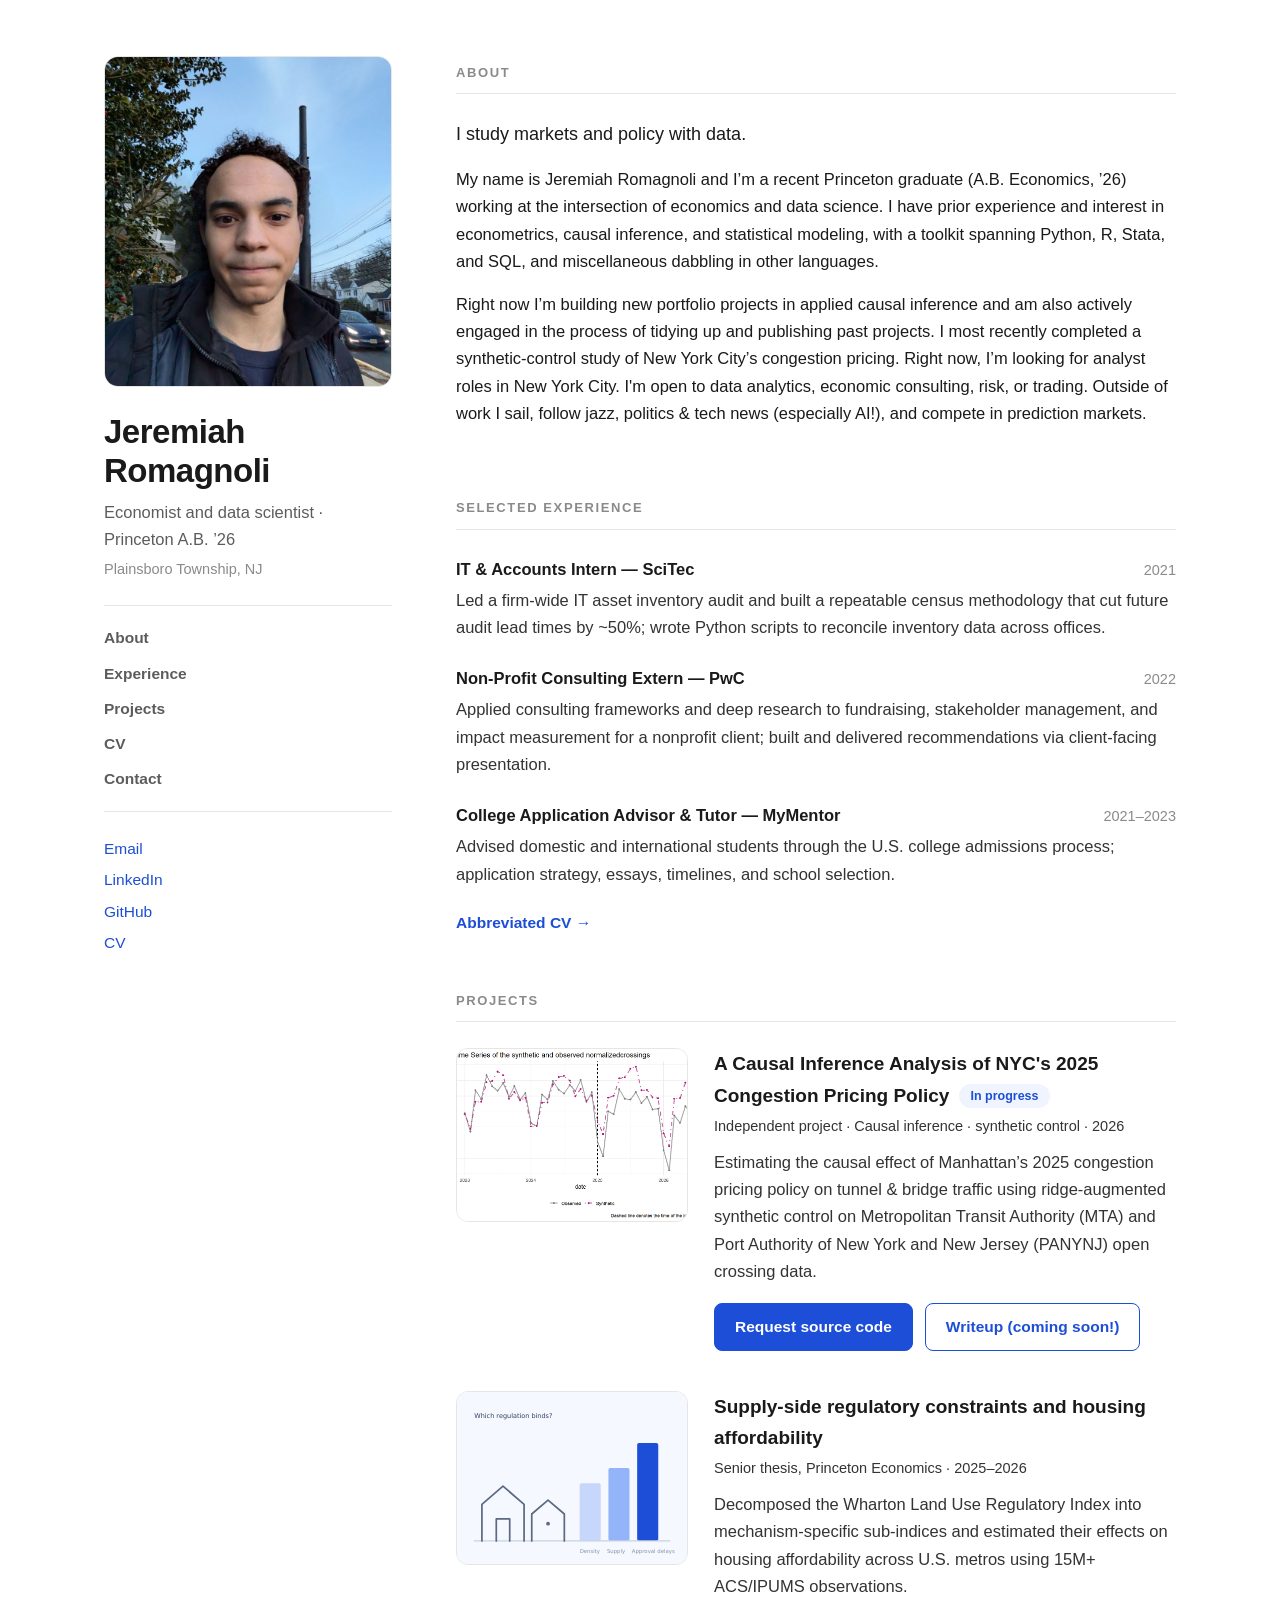
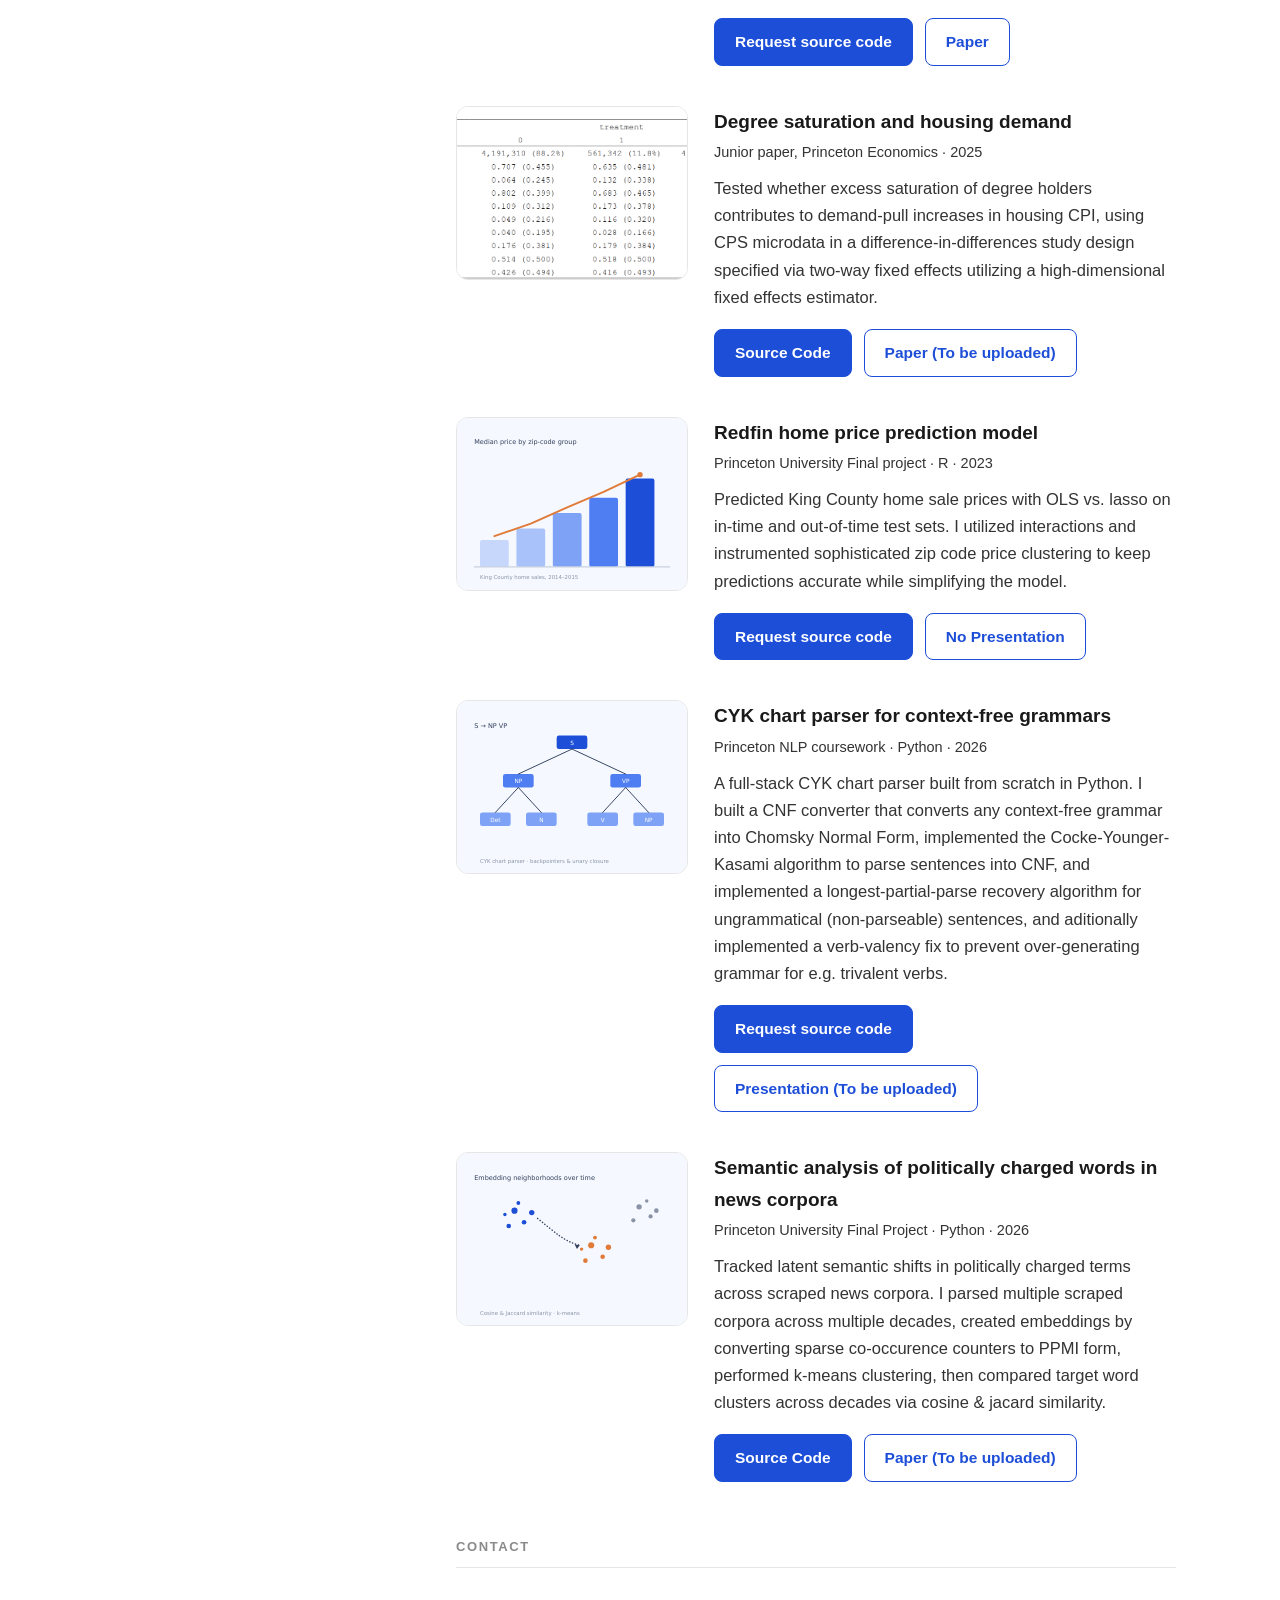
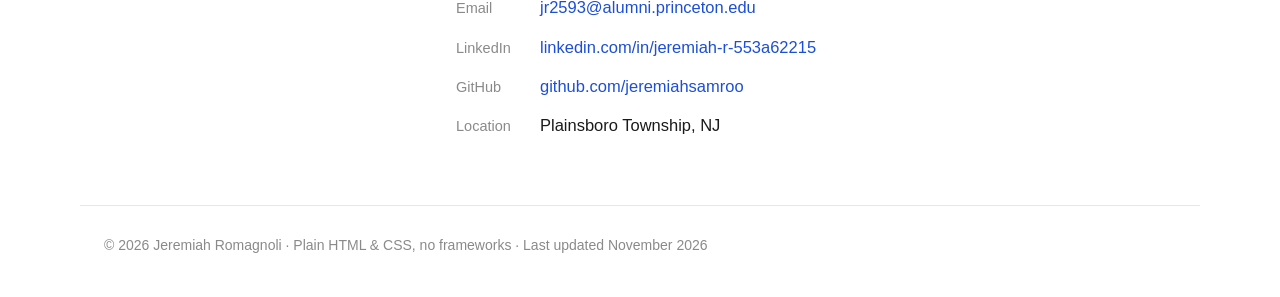
==== index.html @ 83f9a455 "Update index.html" ====
<!DOCTYPE html>
<html lang="en">
<head>
<meta charset="utf-8">
<meta name="viewport" content="width=device-width, initial-scale=1">
<title>Jeremiah Romagnoli</title>
<meta name="description" content="Jeremiah Romagnoli — Princeton economics graduate working in causal inference, econometrics, and applied data science.">
<link rel="icon" href="data:image/svg+xml,<svg xmlns='http://www.w3.org/2000/svg' viewBox='0 0 100 100'><rect width='100' height='100' rx='18' fill='%231d4ed8'/><text x='50' y='68' font-size='52' text-anchor='middle' fill='white' font-family='system-ui,sans-serif' font-weight='600'>JR</text></svg>">
<link rel="stylesheet" href="style.css">
</head>
<body>

<div class="site-layout">

  <!-- ============ INTRO SIDEBAR ============ -->
  <aside class="intro">
    <!-- PHOTO: save your picture as "photo.jpg" in this same folder and it
         will appear here automatically. Delete the <img> line if you
         don't want a photo; the JR placeholder will remain. -->
    <div class="photo-slot">
      <div class="photo-placeholder">
        <span class="mono">JR</span>
        <span class="hint">Add your photo:<br>save it as <strong>photo.jpg</strong><br>next to this file</span>
      </div>
      <img src="head.jpg" alt="Portrait of Jeremiah Romagnoli" onerror="this.remove()">
    </div>

    <h1>Jeremiah Romagnoli</h1>
    <p class="tagline">Economist and data scientist &middot; Princeton A.B. &rsquo;26</p>
    <p class="location">Plainsboro Township, NJ</p>

    <ul class="side-nav">
      <li><a href="#about">About</a></li>
      <li><a href="#experience">Experience</a></li>
      <li><a href="#projects">Projects</a></li>
      <li><a href="cv.html">CV</a></li>
      <li><a href="#contact">Contact</a></li>
    </ul>

    <div class="intro-links">
      <a href="mailto:jr2593@alumni.princeton.edu">Email</a>
      <a href="https://www.linkedin.com/in/jeremiah-r-553a62215">LinkedIn</a>
      <a href="https://github.com/jeremiahsamroo">GitHub</a>
      <a href="cv.html">CV</a>
    </div>
  </aside>

  <!-- ============ MAIN CONTENT ============ -->
  <main>
    <section id="about">
      <h2>About</h2>
      <p class="lede">I study markets and policy with data.</p>
      <p>My name is Jeremiah Romagnoli and I&rsquo;m a recent Princeton graduate (A.B. Economics, &rsquo;26) working at the intersection of economics and data science. I have prior experience and interest in econometrics, causal inference, and statistical modeling, with a toolkit spanning Python, R, Stata, and SQL, and miscellaneous dabbling in other languages.</p>
      <p>Right now I&rsquo;m building new portfolio projects in applied causal inference and am also actively engaged in the process of tidying up and publishing past projects. I most recently completed a synthetic-control study of New York City&rsquo;s congestion pricing. Right now, I&rsquo;m looking for analyst roles in New York City. I'm open to data analytics, economic consulting, risk, or trading. Outside of work I sail, follow jazz, politics & tech news (especially AI!), and compete in prediction markets.</p>
    </section>

    <section id="experience">
      <h2>Selected Experience</h2>

      <div class="xp">
        <div class="xp-head">
          <span class="role">IT &amp; Accounts Intern &mdash; SciTec</span>
          <span class="when">2021</span>
        </div>
        <p>Led a firm-wide IT asset inventory audit and built a repeatable census methodology that cut future audit lead times by ~50%; wrote Python scripts to reconcile inventory data across offices.</p>
      </div>

      <div class="xp">
        <div class="xp-head">
          <span class="role">Non-Profit Consulting Extern &mdash; PwC</span>
          <span class="when">2022</span>
        </div>
        <p>Applied consulting frameworks and deep research to fundraising, stakeholder management, and impact measurement for a nonprofit client; built and delivered recommendations via client-facing presentation.</p>
      </div>

      <div class="xp">
        <div class="xp-head">
          <span class="role">College Application Advisor &amp; Tutor &mdash; MyMentor</span>
          <span class="when">2021&ndash;2023</span>
        </div>
        <p>Advised domestic and international students through the U.S. college admissions process; application strategy, essays, timelines, and school selection.</p>
      </div>

      <a class="more-link" href="cv.html">Abbreviated CV &rarr;</a>
    </section>

    <section id="projects">
      <h2>Projects</h2>

      <article class="project-card">
        <a class="thumb" href="projects/congestion-pricing.html"><img src="assets/congestion-pricing.png" alt="Chart preview for the congestion pricing project"></a>
        <div>
          <h3><a href="projects/congestion-pricing.html">A Causal Inference Analysis of NYC's 2025 Congestion Pricing Policy</a><span class="tag">In progress</span></h3>
          <p class="meta">Independent project &middot; Causal inference &middot; synthetic control &middot; 2026</p>
          <p>Estimating the causal effect of Manhattan&rsquo;s 2025 congestion pricing policy on tunnel 
          & bridge traffic using ridge-augmented synthetic control on Metropolitan Transit Authority (MTA) and Port Authority of New York and New Jersey (PANYNJ) open crossing data.</p>
          <div class="card-buttons">
            <a class="btn btn-solid" href="mailto:jr2593@alumni.princeton.edu?subject=Source%20code%20request%3A%20NYC%20congestion%20pricing">Request source code</a>
            <a class="btn" href="projects/congestion-pricing.html">Writeup (coming soon!)</a>
          </div>
        </div>
      </article>

      <article class="project-card">
        <a class="thumb" href="projects/housing-regulation-thesis.html"><img src="assets/housing-thesis.svg" alt="Chart preview for the senior thesis"></a>
        <div>
          <h3><a href="projects/housing-regulation-thesis.html">Supply-side regulatory constraints and housing affordability</a></h3>
          <p class="meta">Senior thesis, Princeton Economics &middot; 2025&ndash;2026</p>
          <p>Decomposed the Wharton Land Use Regulatory Index into mechanism-specific sub-indices and estimated their effects on housing affordability across U.S. metros using 15M+ ACS/IPUMS observations.</p>
          <div class="card-buttons">
            <a class="btn btn-solid" href="mailto:jr2593@alumni.princeton.edu?subject=Source%20code%20request%3A%20Senior%20thesis">Request source code</a>
            <a class="btn" href="attachments/senior-thesis.pdf">Paper</a>
          </div>
        </div>
      </article>

      <article class="project-card">
        <a class="thumb" href="projects/degree-saturation.html"><img src="assets/degree-saturation.png" alt="Chart preview for the junior paper"></a>
        <div>
          <h3><a href="projects/degree-saturation.html">Degree saturation and housing demand</a></h3>
          <p class="meta">Junior paper, Princeton Economics &middot; 2025</p>
          <p>Tested whether excess saturation of degree holders contributes to demand-pull increases in housing CPI, using CPS microdata in a difference-in-differences study design specified via two-way fixed effects utilizing a high-dimensional fixed effects estimator.</p>
          <div class="card-buttons">
            <a class="btn btn-solid" href="https://github.com/jeremiahsamroo/junior-paper-files/releases/tag/Dataset">Source Code</a>
            <a class="btn" href="projects/degree-saturation.html">Paper (To be uploaded)</a>
          </div>
        </div>
      </article>

      <article class="project-card">
        <a class="thumb" href="projects/redfin-home-price.html"><img src="assets/redfin-home-price.svg" alt="Chart preview for the home price prediction model"></a>
        <div>
          <h3><a href="projects/redfin-home-price.html">Redfin home price prediction model</a></h3>
          <p class="meta">Princeton University Final project &middot; R &middot; 2023</p>
          <p>Predicted King County home sale prices with OLS vs. lasso on in-time and out-of-time test sets. I utilized interactions and instrumented sophisticated zip code price clustering to keep predictions accurate while simplifying the model.</p>
          <div class="card-buttons">
            <a class="btn btn-solid" href="mailto:jr2593@alumni.princeton.edu?subject=Source%20code%20request%3A%20Redfin%20home%20price%20model">Request source code</a>
            <a class="btn" >No Presentation</a>
          </div>
        </div>
      </article>

      <article class="project-card">
        <a class="thumb" href="projects/cyk-chart-parser.html"><img src="assets/cyk-chart-parser.svg" alt="Chart preview for the CYK chart parser"></a>
        <div>
          <h3><a href="projects/cyk-chart-parser.html">CYK chart parser for context-free grammars</a></h3>
          <p class="meta">Princeton NLP coursework &middot; Python &middot; 2026</p>
          <p>A full-stack CYK chart parser built from scratch in Python. I built a CNF converter that converts any context-free grammar into Chomsky Normal Form, implemented the Cocke-Younger-Kasami algorithm to parse sentences into CNF, and implemented a longest-partial-parse recovery algorithm for ungrammatical (non-parseable) sentences, and aditionally implemented a verb-valency fix to prevent over-generating grammar for e.g. trivalent verbs.</p>
          <div class="card-buttons">
            <a class="btn btn-solid" href="mailto:jr2593@alumni.princeton.edu?subject=Source%20code%20request%3A%20CYK%20chart%20parser">Request source code</a>
            <a class="btn" >Presentation (To be uploaded)</a>
          </div>
        </div>
      </article>

      <article class="project-card">
        <a class="thumb" href="projects/semantic-analysis.html"><img src="assets/semantic-analysis.svg" alt="Chart preview for the semantic analysis project"></a>
        <div>
          <h3><a href="projects/semantic-analysis.html">Semantic analysis of politically charged words in news corpora</a></h3>
          <p class="meta">Princeton University Final Project &middot; Python &middot; 2026</p>
          <p>Tracked latent semantic shifts in politically charged terms across scraped news corpora. I parsed multiple scraped corpora across multiple decades, created embeddings by converting sparse co-occurence counters to PPMI form, performed k-means clustering, then compared target word clusters across decades via cosine & jacard similarity.</p>
          <div class="card-buttons">
            <a class="btn btn-solid" href="https://github.com/jeremiahsamroo/semantic-analysis/tree/main">Source Code</a>
            <a class="btn" href="projects/semantic-analysis.html">Paper (To be uploaded)</a>
          </div>
        </div>
      </article>
    </section>

    <section id="contact">
      <h2>Contact</h2>
      <ul class="contact-list">
        <li><span class="label">Email</span><a href="mailto:jr2593@alumni.princeton.edu">jr2593@alumni.princeton.edu</a></li>
        <li><span class="label">LinkedIn</span><a href="https://www.linkedin.com/in/jeremiah-r-553a62215">linkedin.com/in/jeremiah-r-553a62215</a></li>
        <li><span class="label">GitHub</span><a href="https://github.com/jeremiahsamroo">github.com/jeremiahsamroo</a></li>
        <li><span class="label">Location</span>Plainsboro Township, NJ</li>
      </ul>
    </section>
  </main>
</div>

<footer class="site-footer">
  &copy; 2026 Jeremiah Romagnoli &middot; Plain HTML &amp; CSS, no frameworks &middot; Last updated November 2026
</footer>

</body>
</html>
---- style.css ----
:root {
  --ink: #1a1a1a;
  --muted: #5c5c5c;
  --faint: #8a8a8a;
  --line: #e6e6e6;
  --accent: #1d4ed8;
  --accent-soft: #eff4ff;
}
* { box-sizing: border-box; }
html { scroll-behavior: smooth; }
body {
  margin: 0;
  color: var(--ink);
  background: #fff;
  font-family: -apple-system, BlinkMacSystemFont, "Segoe UI", Roboto,
               "Helvetica Neue", Arial, sans-serif;
  font-size: 16.5px;
  line-height: 1.65;
  -webkit-font-smoothing: antialiased;
}
a { color: var(--accent); text-decoration: none; }
a:hover { text-decoration: underline; }
img { max-width: 100%; }

/* ================= home layout: sidebar + main ================= */
.site-layout {
  max-width: 1120px;
  margin: 0 auto;
  padding: 56px 24px 0;
  display: grid;
  grid-template-columns: 288px minmax(0, 1fr);
  gap: 64px;
}

/* ---- intro sidebar ---- */
.intro { position: sticky; top: 40px; align-self: start; padding-bottom: 40px; }
.photo-slot {
  position: relative;
  width: 100%;
  aspect-ratio: 4 / 4.6;
  border: 1px solid var(--line);
  border-radius: 14px;
  overflow: hidden;
  background: linear-gradient(160deg, #f7f9ff, #edf1f7);
  margin-bottom: 26px;
}
.photo-slot img {
  position: relative; z-index: 1;
  width: 100%; height: 100%;
  object-fit: cover; display: block;
}
.photo-placeholder {
  position: absolute; inset: 0;
  display: flex; flex-direction: column;
  align-items: center; justify-content: center; gap: 8px;
  color: var(--faint); text-align: center; padding: 20px;
}
.photo-placeholder .mono { font-size: 54px; font-weight: 700; color: #c3cede; line-height: 1; }
.photo-placeholder .hint { font-size: 13px; line-height: 1.45; }
.intro h1 { font-size: 33px; line-height: 1.18; letter-spacing: -0.5px; margin: 0 0 8px; }
.intro .tagline { font-size: 16.5px; color: var(--muted); margin: 0 0 4px; }
.intro .location { font-size: 14.5px; color: var(--faint); margin: 0 0 24px; }
.side-nav { list-style: none; margin: 0 0 24px; padding: 18px 0; border-top: 1px solid var(--line); border-bottom: 1px solid var(--line); }
.side-nav li { margin-bottom: 8px; }
.side-nav li:last-child { margin-bottom: 0; }
.side-nav a { color: var(--muted); font-size: 15.5px; font-weight: 550; }
.side-nav a:hover { color: var(--ink); text-decoration: none; }
.intro-links { display: flex; flex-direction: column; gap: 6px; font-size: 15.5px; }

/* ---- main column ---- */
main section { padding: 0 0 54px; scroll-margin-top: 40px; }
main section:first-child { padding-top: 6px; }
h2 {
  font-size: 13px; font-weight: 700; letter-spacing: 1.6px;
  text-transform: uppercase; color: var(--faint);
  border-bottom: 1px solid var(--line);
  padding-bottom: 10px; margin: 0 0 26px;
}
h3 { font-size: 19px; margin: 0 0 4px; font-weight: 650; }
h3 a { color: var(--ink); }
.meta { color: var(--faint); font-size: 14.5px; margin: 0 0 10px; }
p { margin: 0 0 16px; }
.lede { font-size: 18px; }
.btn {
  display: inline-block; padding: 10px 20px;
  border: 1px solid var(--accent); border-radius: 8px;
  color: var(--accent); font-weight: 600; font-size: 15.5px;
}
.btn:hover { background: var(--accent-soft); text-decoration: none; }

/* ---- selected experience (front page summary) ---- */
.xp { margin-bottom: 24px; }
.xp:last-of-type { margin-bottom: 0; }
.xp-head { display: flex; justify-content: space-between; align-items: baseline; gap: 16px; }
.xp-head .role { font-weight: 650; }
.xp-head .when { color: var(--faint); font-size: 14.5px; white-space: nowrap; }
.xp p { color: #333; margin: 4px 0 0; }
.more-link { display: inline-block; margin-top: 22px; font-weight: 600; font-size: 15.5px; }

/* ---- project cards (front page) ---- */
.project-card {
  display: grid;
  grid-template-columns: 232px minmax(0, 1fr);
  gap: 26px;
  margin-bottom: 40px;
}
.project-card:last-child { margin-bottom: 0; }
.project-card .thumb img {
  width: 100%; aspect-ratio: 4 / 3; object-fit: cover;
  border: 1px solid var(--line); border-radius: 12px; display: block;
}
.tag {
  display: inline-block; font-size: 12.5px; font-weight: 600;
  color: var(--accent); background: var(--accent-soft);
  border-radius: 999px; padding: 2px 11px; margin-left: 10px;
  vertical-align: 2px; white-space: nowrap;
}
.project-card p { color: #333; }
.card-buttons { display: flex; flex-wrap: wrap; gap: 12px; margin-top: 18px; }
.btn-solid { background: var(--accent); border-color: var(--accent); color: #fff; }
.btn-solid:hover { background: #1740b8; color: #fff; }

/* ---- contact ---- */
.contact-list { list-style: none; margin: 0; padding: 0; }
.contact-list li { margin-bottom: 12px; }
.contact-list .label { display: inline-block; width: 84px; color: var(--faint); font-size: 14.5px; }

footer.site-footer {
  max-width: 1120px; margin: 0 auto;
  border-top: 1px solid var(--line);
  color: var(--faint); font-size: 14px; padding: 28px 24px 40px;
}

/* ================= subpages (CV + projects) ================= */
.simple-page { max-width: 800px; margin: 0 auto; padding: 40px 24px 72px; }
.wide-page { max-width: 1040px; margin: 0 auto; padding: 32px 24px 56px; }
.topbar {
  display: flex; justify-content: space-between; align-items: center;
  gap: 16px; margin-bottom: 36px;
}
.topbar .brand { font-weight: 700; color: var(--ink); font-size: 17px; }
.topbar .brand:hover { text-decoration: none; }
.topbar nav { display: flex; gap: 20px; }
.topbar nav a { color: var(--muted); font-size: 15px; }
.topbar nav a:hover { color: var(--ink); text-decoration: none; }
.back-link { font-size: 15px; font-weight: 600; }
.simple-page h1, .wide-page h1 { font-size: 31px; line-height: 1.25; letter-spacing: -0.4px; margin: 0 0 8px; }
.project-hero {
  width: 100%; aspect-ratio: 16 / 9; object-fit: cover;
  border: 1px solid var(--line); border-radius: 14px;
  display: block; margin-bottom: 30px;
}
.attachments {
  margin-top: 40px; border-top: 1px solid var(--line); padding-top: 24px;
}
.attachments h2 { border-bottom: none; padding-bottom: 0; margin-bottom: 14px; }
.attachments ul { list-style: none; margin: 0; padding: 0; }
.attachments li { margin-bottom: 10px; }
.attachments .soon { color: var(--faint); }

/* ---- CV PDF preview ---- */
.cv-actions { display: flex; align-items: center; gap: 14px; }
.pdf-frame {
  width: 100%;
  height: calc(100vh - 190px);
  min-height: 620px;
  border: 1px solid var(--line);
  border-radius: 12px;
  background: #f7f7f7;
}

/* ================= responsive ================= */
@media (max-width: 860px) {
  .site-layout { grid-template-columns: 1fr; gap: 8px; padding-top: 36px; }
  .intro { position: static; padding-bottom: 8px; }
  .photo-slot { max-width: 300px; }
  .project-card { grid-template-columns: 1fr; gap: 14px; }
  .project-card .thumb img { aspect-ratio: 16 / 9; }
}
@media (max-width: 560px) {
  .intro h1 { font-size: 28px; }
  .xp-head { flex-direction: column; gap: 2px; }
  .pdf-frame { min-height: 480px; }
}
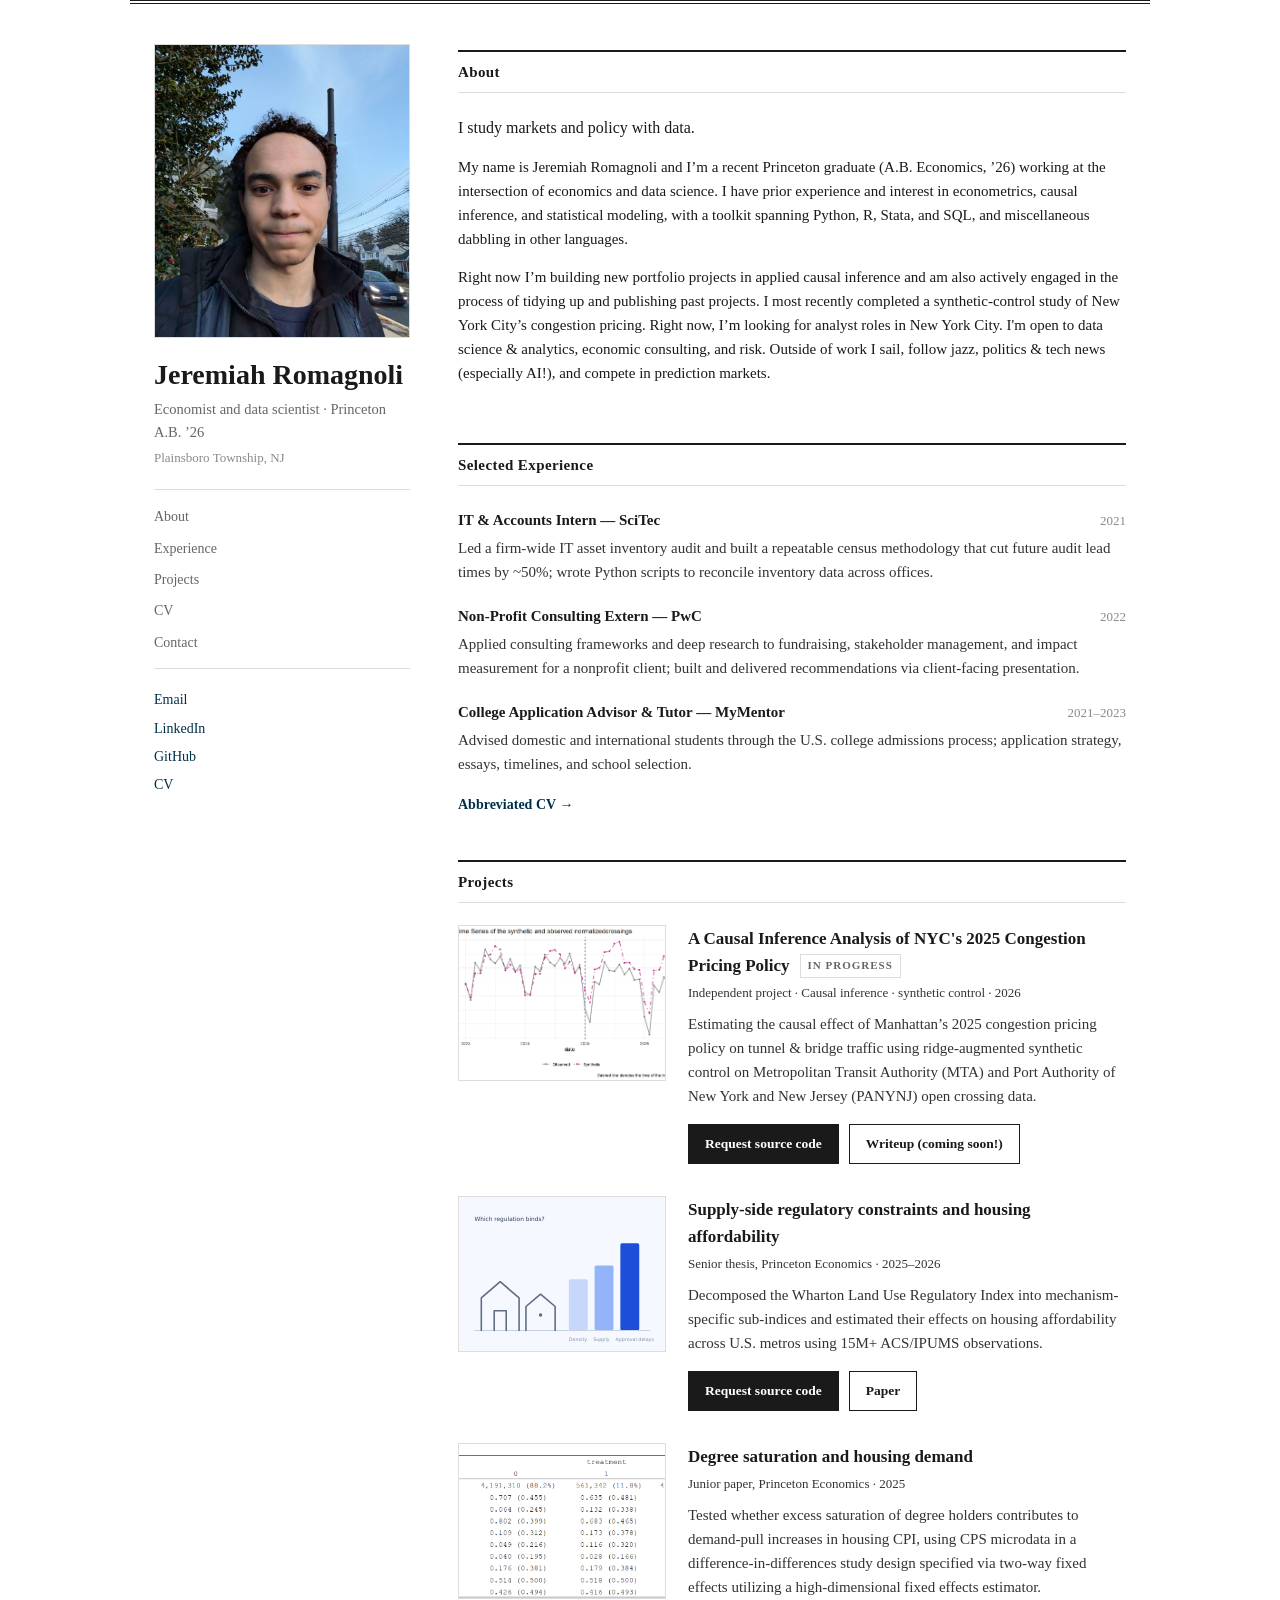
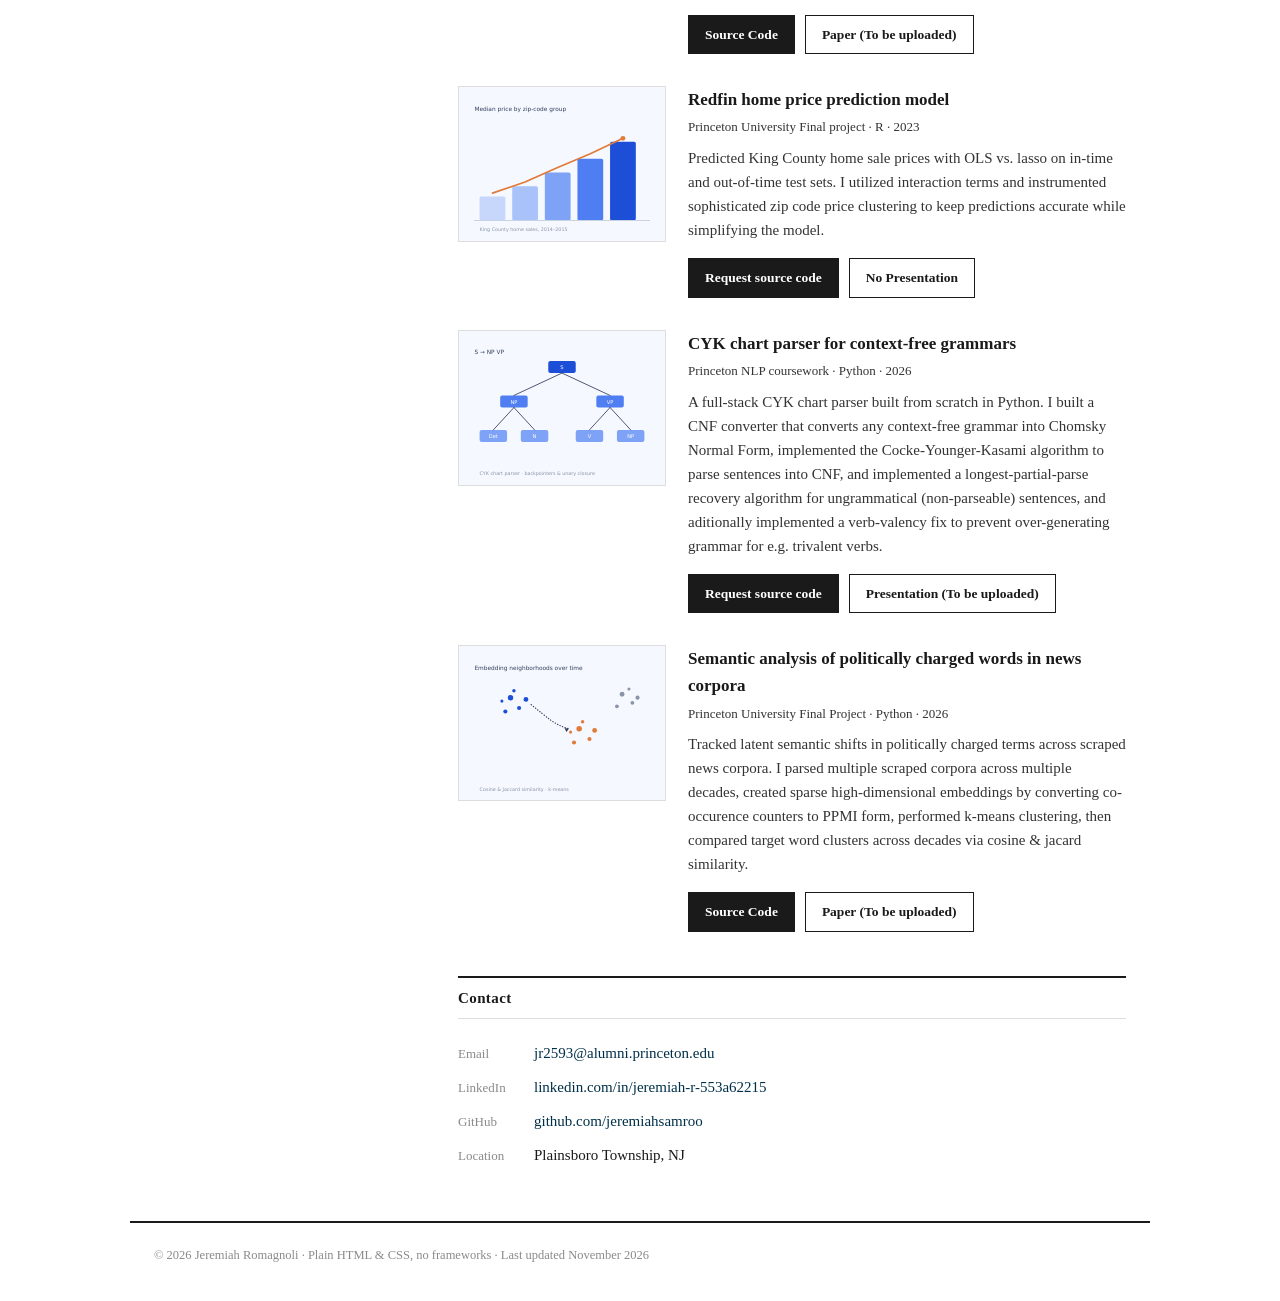
==== commit bfe213db: "Update index.html" ====
--- a/index.html
+++ b/index.html
@@ -51,7 +51,7 @@
       <h2>About</h2>
       <p class="lede">I study markets and policy with data.</p>
       <p>My name is Jeremiah Romagnoli and I&rsquo;m a recent Princeton graduate (A.B. Economics, &rsquo;26) working at the intersection of economics and data science. I have prior experience and interest in econometrics, causal inference, and statistical modeling, with a toolkit spanning Python, R, Stata, and SQL, and miscellaneous dabbling in other languages.</p>
-      <p>Right now I&rsquo;m building new portfolio projects in applied causal inference and am also actively engaged in the process of tidying up and publishing past projects. I most recently completed a synthetic-control study of New York City&rsquo;s congestion pricing. Right now, I&rsquo;m looking for analyst roles in New York City. I'm open to data analytics, economic consulting, risk, or trading. Outside of work I sail, follow jazz, politics & tech news (especially AI!), and compete in prediction markets.</p>
+      <p>Right now I&rsquo;m building new portfolio projects in applied causal inference and am also actively engaged in the process of tidying up and publishing past projects. I most recently completed a synthetic-control study of New York City&rsquo;s congestion pricing. Right now, I&rsquo;m looking for analyst roles in New York City. I'm open to data science & analytics, economic consulting, and risk. Outside of work I sail, follow jazz, politics & tech news (especially AI!), and compete in prediction markets.</p>
     </section>
 
     <section id="experience">
@@ -132,7 +132,7 @@
         <div>
           <h3><a href="projects/redfin-home-price.html">Redfin home price prediction model</a></h3>
           <p class="meta">Princeton University Final project &middot; R &middot; 2023</p>
-          <p>Predicted King County home sale prices with OLS vs. lasso on in-time and out-of-time test sets. I utilized interactions and instrumented sophisticated zip code price clustering to keep predictions accurate while simplifying the model.</p>
+          <p>Predicted King County home sale prices with OLS vs. lasso on in-time and out-of-time test sets. I utilized interaction terms and instrumented sophisticated zip code price clustering to keep predictions accurate while simplifying the model.</p>
           <div class="card-buttons">
             <a class="btn btn-solid" href="mailto:jr2593@alumni.princeton.edu?subject=Source%20code%20request%3A%20Redfin%20home%20price%20model">Request source code</a>
             <a class="btn" >No Presentation</a>
@@ -158,7 +158,7 @@
         <div>
           <h3><a href="projects/semantic-analysis.html">Semantic analysis of politically charged words in news corpora</a></h3>
           <p class="meta">Princeton University Final Project &middot; Python &middot; 2026</p>
-          <p>Tracked latent semantic shifts in politically charged terms across scraped news corpora. I parsed multiple scraped corpora across multiple decades, created embeddings by converting sparse co-occurence counters to PPMI form, performed k-means clustering, then compared target word clusters across decades via cosine & jacard similarity.</p>
+          <p>Tracked latent semantic shifts in politically charged terms across scraped news corpora. I parsed multiple scraped corpora across multiple decades, created sparse high-dimensional embeddings by converting co-occurence counters to PPMI form, performed k-means clustering, then compared target word clusters across decades via cosine & jacard similarity.</p>
           <div class="card-buttons">
             <a class="btn btn-solid" href="https://github.com/jeremiahsamroo/semantic-analysis/tree/main">Source Code</a>
             <a class="btn" href="projects/semantic-analysis.html">Paper (To be uploaded)</a>
--- a/style.css
+++ b/style.css
@@ -1,10 +1,11 @@
 :root {
   --ink: #1a1a1a;
-  --muted: #5c5c5c;
+  --muted: #666;
   --faint: #8a8a8a;
-  --line: #e6e6e6;
-  --accent: #1d4ed8;
-  --accent-soft: #eff4ff;
+  --line: #ddd;
+  --accent: #003049;
+  --hover: #c92c2c;
+  --paper: #f8f8f8;
 }
 * { box-sizing: border-box; }
 html { scroll-behavior: smooth; }
@@ -12,37 +13,37 @@
   margin: 0;
   color: var(--ink);
   background: #fff;
-  font-family: -apple-system, BlinkMacSystemFont, "Segoe UI", Roboto,
-               "Helvetica Neue", Arial, sans-serif;
-  font-size: 16.5px;
-  line-height: 1.65;
+  font-family: Georgia, "Times New Roman", Times, serif;
+  font-size: 15px;
+  line-height: 1.6;
   -webkit-font-smoothing: antialiased;
 }
 a { color: var(--accent); text-decoration: none; }
-a:hover { text-decoration: underline; }
+a:hover { color: var(--hover); text-decoration: underline; }
 img { max-width: 100%; }
 
 /* ================= home layout: sidebar + main ================= */
 .site-layout {
-  max-width: 1120px;
+  max-width: 1020px;
   margin: 0 auto;
-  padding: 56px 24px 0;
+  padding: 40px 24px 0;
   display: grid;
-  grid-template-columns: 288px minmax(0, 1fr);
-  gap: 64px;
+  grid-template-columns: 256px minmax(0, 1fr);
+  gap: 48px;
+  border-top: 4px double var(--ink);
 }
 
 /* ---- intro sidebar ---- */
-.intro { position: sticky; top: 40px; align-self: start; padding-bottom: 40px; }
+.intro { position: sticky; top: 32px; align-self: start; padding-bottom: 32px; }
 .photo-slot {
   position: relative;
   width: 100%;
   aspect-ratio: 4 / 4.6;
   border: 1px solid var(--line);
-  border-radius: 14px;
+  border-radius: 0;
   overflow: hidden;
-  background: linear-gradient(160deg, #f7f9ff, #edf1f7);
-  margin-bottom: 26px;
+  background: var(--paper);
+  margin-bottom: 20px;
 }
 .photo-slot img {
   position: relative; z-index: 1;
@@ -55,130 +56,134 @@
   align-items: center; justify-content: center; gap: 8px;
   color: var(--faint); text-align: center; padding: 20px;
 }
-.photo-placeholder .mono { font-size: 54px; font-weight: 700; color: #c3cede; line-height: 1; }
-.photo-placeholder .hint { font-size: 13px; line-height: 1.45; }
-.intro h1 { font-size: 33px; line-height: 1.18; letter-spacing: -0.5px; margin: 0 0 8px; }
-.intro .tagline { font-size: 16.5px; color: var(--muted); margin: 0 0 4px; }
-.intro .location { font-size: 14.5px; color: var(--faint); margin: 0 0 24px; }
-.side-nav { list-style: none; margin: 0 0 24px; padding: 18px 0; border-top: 1px solid var(--line); border-bottom: 1px solid var(--line); }
-.side-nav li { margin-bottom: 8px; }
+.photo-placeholder .mono { font-size: 46px; font-weight: 700; color: #bbb; line-height: 1; }
+.photo-placeholder .hint { font-size: 12px; line-height: 1.45; }
+.intro h1 { font-size: 28px; line-height: 1.2; margin: 0 0 6px; }
+.intro .tagline { font-size: 14.5px; color: var(--muted); margin: 0 0 4px; }
+.intro .location { font-size: 13px; color: var(--faint); margin: 0 0 20px; }
+.side-nav { list-style: none; margin: 0 0 20px; padding: 14px 0; border-top: 1px solid var(--line); border-bottom: 1px solid var(--line); }
+.side-nav li { margin-bottom: 7px; }
 .side-nav li:last-child { margin-bottom: 0; }
-.side-nav a { color: var(--muted); font-size: 15.5px; font-weight: 550; }
+.side-nav a { color: var(--muted); font-size: 14px; }
 .side-nav a:hover { color: var(--ink); text-decoration: none; }
-.intro-links { display: flex; flex-direction: column; gap: 6px; font-size: 15.5px; }
+.intro-links { display: flex; flex-direction: column; gap: 6px; font-size: 14px; }
 
 /* ---- main column ---- */
-main section { padding: 0 0 54px; scroll-margin-top: 40px; }
+main section { padding: 0 0 44px; scroll-margin-top: 32px; }
 main section:first-child { padding-top: 6px; }
 h2 {
-  font-size: 13px; font-weight: 700; letter-spacing: 1.6px;
-  text-transform: uppercase; color: var(--faint);
+  font-size: 15px; font-weight: 700; letter-spacing: 0.4px;
+  color: var(--ink);
+  border-top: 2px solid var(--ink);
   border-bottom: 1px solid var(--line);
-  padding-bottom: 10px; margin: 0 0 26px;
+  padding: 8px 0;
+  margin: 0 0 22px;
 }
-h3 { font-size: 19px; margin: 0 0 4px; font-weight: 650; }
+h3 { font-size: 17px; margin: 0 0 4px; font-weight: 700; }
 h3 a { color: var(--ink); }
-.meta { color: var(--faint); font-size: 14.5px; margin: 0 0 10px; }
-p { margin: 0 0 16px; }
-.lede { font-size: 18px; }
+.meta { color: var(--faint); font-size: 13px; margin: 0 0 8px; }
+p { margin: 0 0 14px; }
+.lede { font-size: 16px; }
 .btn {
-  display: inline-block; padding: 10px 20px;
-  border: 1px solid var(--accent); border-radius: 8px;
-  color: var(--accent); font-weight: 600; font-size: 15.5px;
+  display: inline-block; padding: 8px 16px;
+  border: 1px solid var(--ink); border-radius: 0;
+  color: var(--ink); font-weight: 700; font-size: 13.5px;
 }
-.btn:hover { background: var(--accent-soft); text-decoration: none; }
+.btn:hover { background: var(--ink); color: #fff; text-decoration: none; }
 
 /* ---- selected experience (front page summary) ---- */
-.xp { margin-bottom: 24px; }
+.xp { margin-bottom: 20px; }
 .xp:last-of-type { margin-bottom: 0; }
 .xp-head { display: flex; justify-content: space-between; align-items: baseline; gap: 16px; }
-.xp-head .role { font-weight: 650; }
-.xp-head .when { color: var(--faint); font-size: 14.5px; white-space: nowrap; }
+.xp-head .role { font-weight: 700; }
+.xp-head .when { color: var(--faint); font-size: 13px; white-space: nowrap; }
 .xp p { color: #333; margin: 4px 0 0; }
-.more-link { display: inline-block; margin-top: 22px; font-weight: 600; font-size: 15.5px; }
+.more-link { display: inline-block; margin-top: 18px; font-weight: 700; font-size: 14px; }
 
 /* ---- project cards (front page) ---- */
 .project-card {
   display: grid;
-  grid-template-columns: 232px minmax(0, 1fr);
-  gap: 26px;
-  margin-bottom: 40px;
+  grid-template-columns: 208px minmax(0, 1fr);
+  gap: 22px;
+  margin-bottom: 32px;
 }
 .project-card:last-child { margin-bottom: 0; }
 .project-card .thumb img {
   width: 100%; aspect-ratio: 4 / 3; object-fit: cover;
-  border: 1px solid var(--line); border-radius: 12px; display: block;
+  border: 1px solid var(--line); border-radius: 0; display: block;
 }
 .tag {
-  display: inline-block; font-size: 12.5px; font-weight: 600;
-  color: var(--accent); background: var(--accent-soft);
-  border-radius: 999px; padding: 2px 11px; margin-left: 10px;
+  display: inline-block; font-size: 11px; font-weight: 700;
+  letter-spacing: 1px; text-transform: uppercase;
+  color: var(--muted); background: transparent;
+  border: 1px solid var(--line); border-radius: 0;
+  padding: 2px 7px; margin-left: 10px;
   vertical-align: 2px; white-space: nowrap;
 }
 .project-card p { color: #333; }
-.card-buttons { display: flex; flex-wrap: wrap; gap: 12px; margin-top: 18px; }
-.btn-solid { background: var(--accent); border-color: var(--accent); color: #fff; }
-.btn-solid:hover { background: #1740b8; color: #fff; }
+.card-buttons { display: flex; flex-wrap: wrap; gap: 10px; margin-top: 16px; }
+.btn-solid { background: var(--ink); border-color: var(--ink); color: #fff; }
+.btn-solid:hover { background: #333; border-color: #333; color: #fff; }
 
 /* ---- contact ---- */
 .contact-list { list-style: none; margin: 0; padding: 0; }
-.contact-list li { margin-bottom: 12px; }
-.contact-list .label { display: inline-block; width: 84px; color: var(--faint); font-size: 14.5px; }
+.contact-list li { margin-bottom: 10px; }
+.contact-list .label { display: inline-block; width: 76px; color: var(--faint); font-size: 13px; }
 
 footer.site-footer {
-  max-width: 1120px; margin: 0 auto;
-  border-top: 1px solid var(--line);
-  color: var(--faint); font-size: 14px; padding: 28px 24px 40px;
+  max-width: 1020px; margin: 0 auto;
+  border-top: 2px solid var(--ink);
+  color: var(--faint); font-size: 12.5px; padding: 22px 24px 36px;
 }
 
 /* ================= subpages (CV + projects) ================= */
-.simple-page { max-width: 800px; margin: 0 auto; padding: 40px 24px 72px; }
-.wide-page { max-width: 1040px; margin: 0 auto; padding: 32px 24px 56px; }
+.simple-page { max-width: 740px; margin: 0 auto; padding: 32px 24px 56px; border-top: 4px double var(--ink); }
+.wide-page { max-width: 960px; margin: 0 auto; padding: 28px 24px 48px; border-top: 4px double var(--ink); }
 .topbar {
   display: flex; justify-content: space-between; align-items: center;
-  gap: 16px; margin-bottom: 36px;
+  gap: 16px; margin-bottom: 28px;
 }
-.topbar .brand { font-weight: 700; color: var(--ink); font-size: 17px; }
+.topbar .brand { font-weight: 700; color: var(--ink); font-size: 16px; }
 .topbar .brand:hover { text-decoration: none; }
-.topbar nav { display: flex; gap: 20px; }
-.topbar nav a { color: var(--muted); font-size: 15px; }
+.topbar nav { display: flex; gap: 18px; }
+.topbar nav a { color: var(--muted); font-size: 14px; }
 .topbar nav a:hover { color: var(--ink); text-decoration: none; }
-.back-link { font-size: 15px; font-weight: 600; }
-.simple-page h1, .wide-page h1 { font-size: 31px; line-height: 1.25; letter-spacing: -0.4px; margin: 0 0 8px; }
+.back-link { font-size: 14px; font-weight: 700; }
+.simple-page h1, .wide-page h1 { font-size: 27px; line-height: 1.2; margin: 0 0 8px; }
 .project-hero {
   width: 100%; aspect-ratio: 16 / 9; object-fit: cover;
-  border: 1px solid var(--line); border-radius: 14px;
-  display: block; margin-bottom: 30px;
+  border: 1px solid var(--line); border-radius: 0;
+  display: block; margin-bottom: 24px;
 }
 .attachments {
-  margin-top: 40px; border-top: 1px solid var(--line); padding-top: 24px;
+  margin-top: 32px; border-top: 1px solid var(--line); padding-top: 20px;
 }
-.attachments h2 { border-bottom: none; padding-bottom: 0; margin-bottom: 14px; }
+.attachments h2 { border-top: none; border-bottom: none; padding: 0; margin-bottom: 12px; }
 .attachments ul { list-style: none; margin: 0; padding: 0; }
 .attachments li { margin-bottom: 10px; }
 .attachments .soon { color: var(--faint); }
 
 /* ---- CV PDF preview ---- */
-.cv-actions { display: flex; align-items: center; gap: 14px; }
+.cv-actions { display: flex; align-items: center; gap: 12px; }
 .pdf-frame {
   width: 100%;
   height: calc(100vh - 190px);
-  min-height: 620px;
+  min-height: 560px;
   border: 1px solid var(--line);
-  border-radius: 12px;
-  background: #f7f7f7;
+  border-radius: 0;
+  background: var(--paper);
 }
 
 /* ================= responsive ================= */
 @media (max-width: 860px) {
-  .site-layout { grid-template-columns: 1fr; gap: 8px; padding-top: 36px; }
+  .site-layout { grid-template-columns: 1fr; gap: 8px; padding-top: 28px; }
   .intro { position: static; padding-bottom: 8px; }
-  .photo-slot { max-width: 300px; }
-  .project-card { grid-template-columns: 1fr; gap: 14px; }
+  .photo-slot { max-width: 260px; }
+  .project-card { grid-template-columns: 1fr; gap: 12px; }
   .project-card .thumb img { aspect-ratio: 16 / 9; }
 }
 @media (max-width: 560px) {
-  .intro h1 { font-size: 28px; }
+  .intro h1 { font-size: 24px; }
   .xp-head { flex-direction: column; gap: 2px; }
-  .pdf-frame { min-height: 480px; }
+  .pdf-frame { min-height: 420px; }
 }
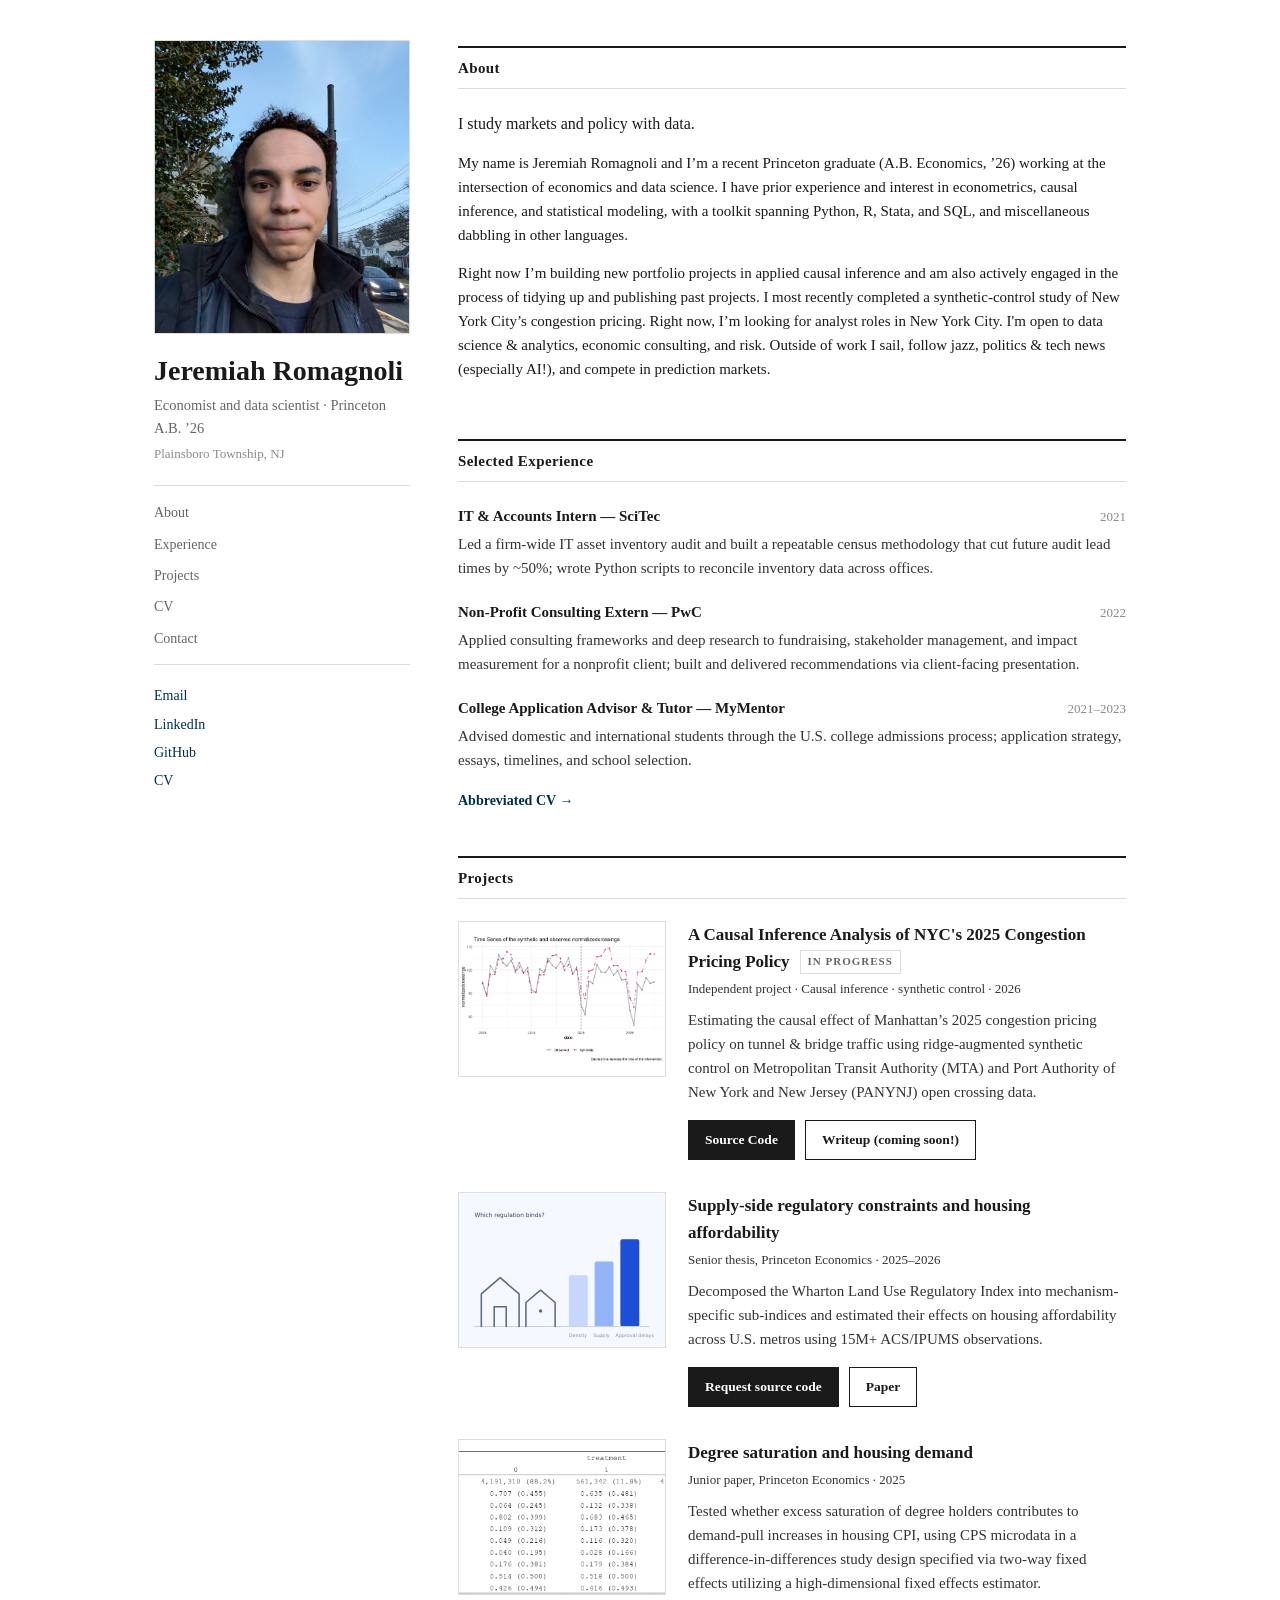
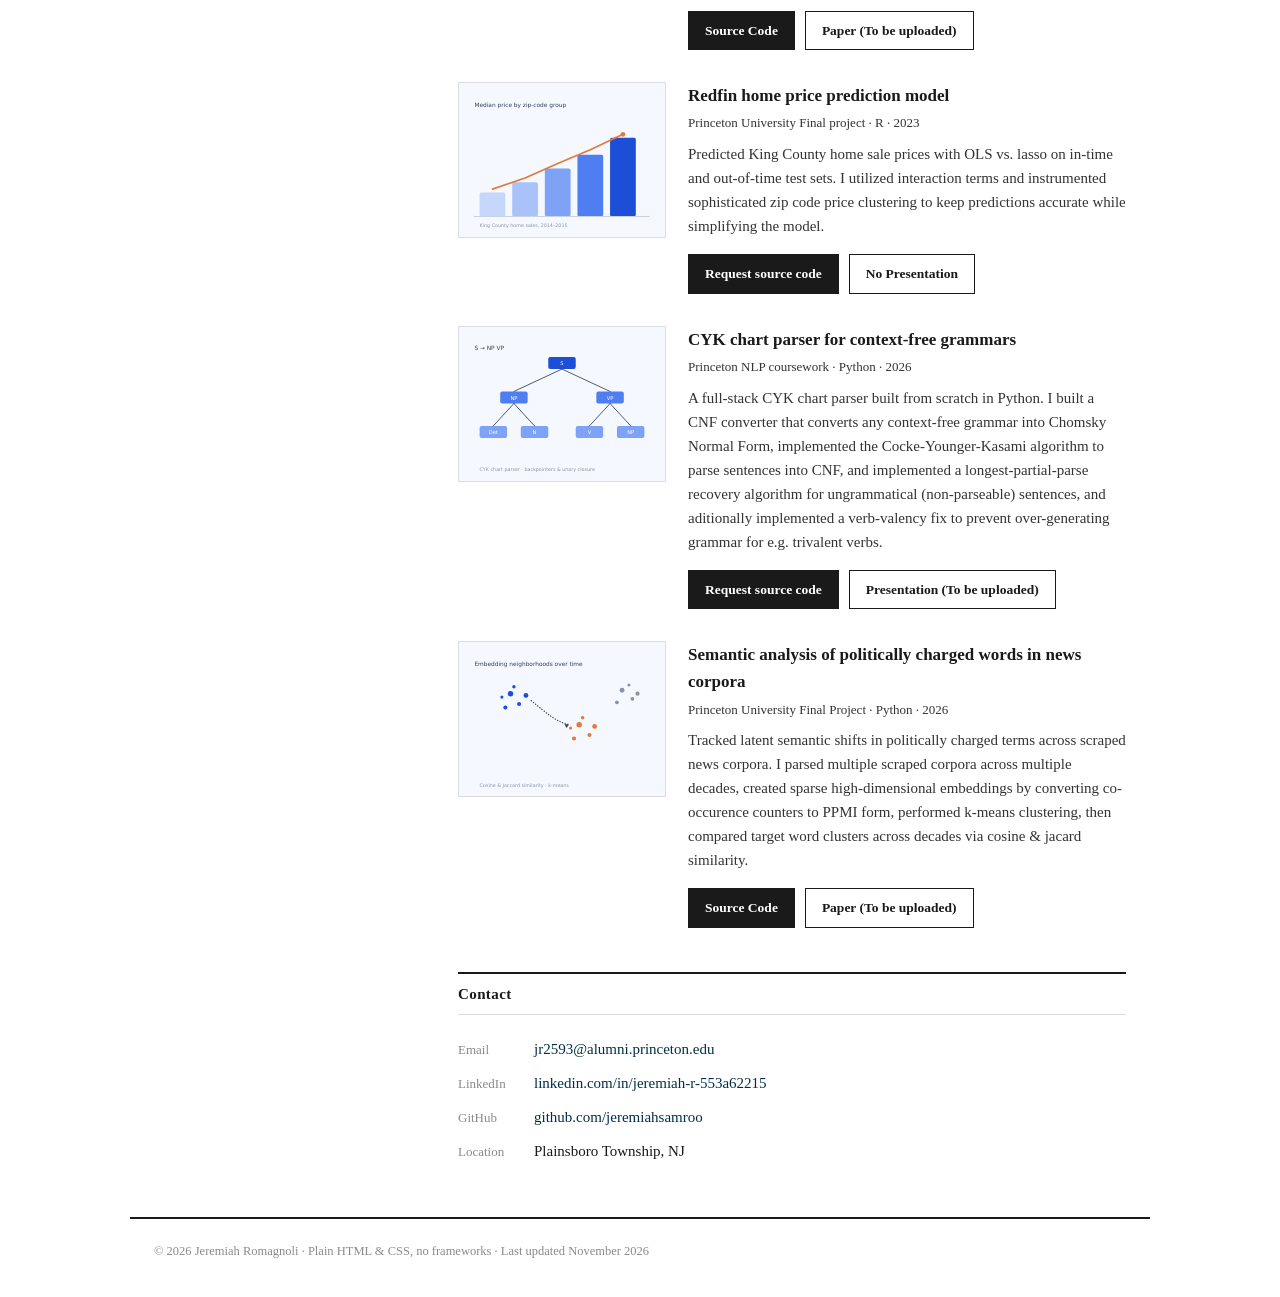
==== commit 89a572f7: "Update index.html" ====
--- a/index.html
+++ b/index.html
@@ -95,7 +95,7 @@
           <p>Estimating the causal effect of Manhattan&rsquo;s 2025 congestion pricing policy on tunnel 
           & bridge traffic using ridge-augmented synthetic control on Metropolitan Transit Authority (MTA) and Port Authority of New York and New Jersey (PANYNJ) open crossing data.</p>
           <div class="card-buttons">
-            <a class="btn btn-solid" href="mailto:jr2593@alumni.princeton.edu?subject=Source%20code%20request%3A%20NYC%20congestion%20pricing">Request source code</a>
+            <a class="btn btn-solid" href="https://github.com/jeremiahsamroo/congestionpricing/tree/main">Source Code</a>
             <a class="btn" href="projects/congestion-pricing.html">Writeup (coming soon!)</a>
           </div>
         </div>
--- a/style.css
+++ b/style.css
@@ -30,7 +30,6 @@
   display: grid;
   grid-template-columns: 256px minmax(0, 1fr);
   gap: 48px;
-  border-top: 4px double var(--ink);
 }
 
 /* ---- intro sidebar ---- */
@@ -137,8 +136,8 @@
 }
 
 /* ================= subpages (CV + projects) ================= */
-.simple-page { max-width: 740px; margin: 0 auto; padding: 32px 24px 56px; border-top: 4px double var(--ink); }
-.wide-page { max-width: 960px; margin: 0 auto; padding: 28px 24px 48px; border-top: 4px double var(--ink); }
+.simple-page { max-width: 740px; margin: 0 auto; padding: 32px 24px 56px; }
+.wide-page { max-width: 960px; margin: 0 auto; padding: 28px 24px 48px; }
 .topbar {
   display: flex; justify-content: space-between; align-items: center;
   gap: 16px; margin-bottom: 28px;
@@ -155,6 +154,10 @@
   border: 1px solid var(--line); border-radius: 0;
   display: block; margin-bottom: 24px;
 }
+/* the congestion-pricing chart has its title near the top edge: fit it
+   whole instead of cropping it (applies to the homepage thumb + hero) */
+.thumb img[src$="congestion-pricing.png"],
+.project-hero[src$="congestion-pricing.png"] { object-fit: contain; }
 .attachments {
   margin-top: 32px; border-top: 1px solid var(--line); padding-top: 20px;
 }
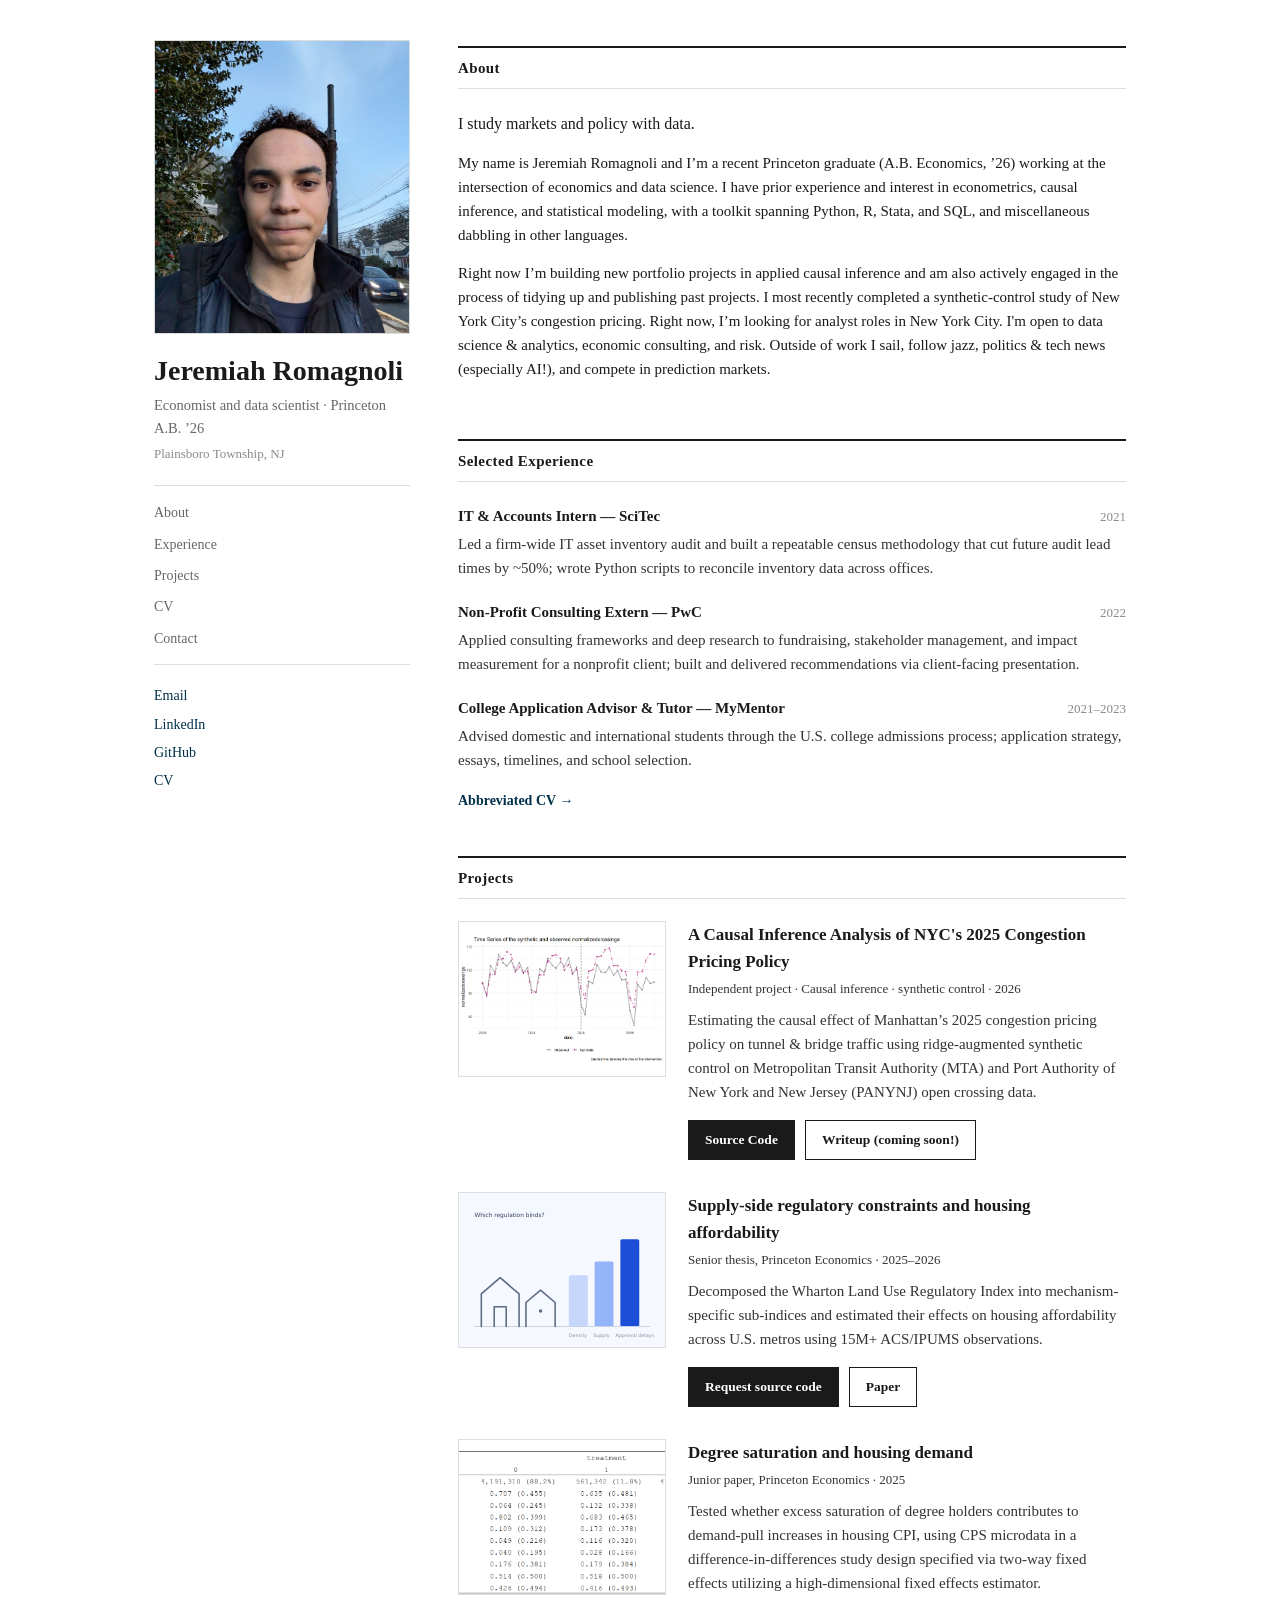
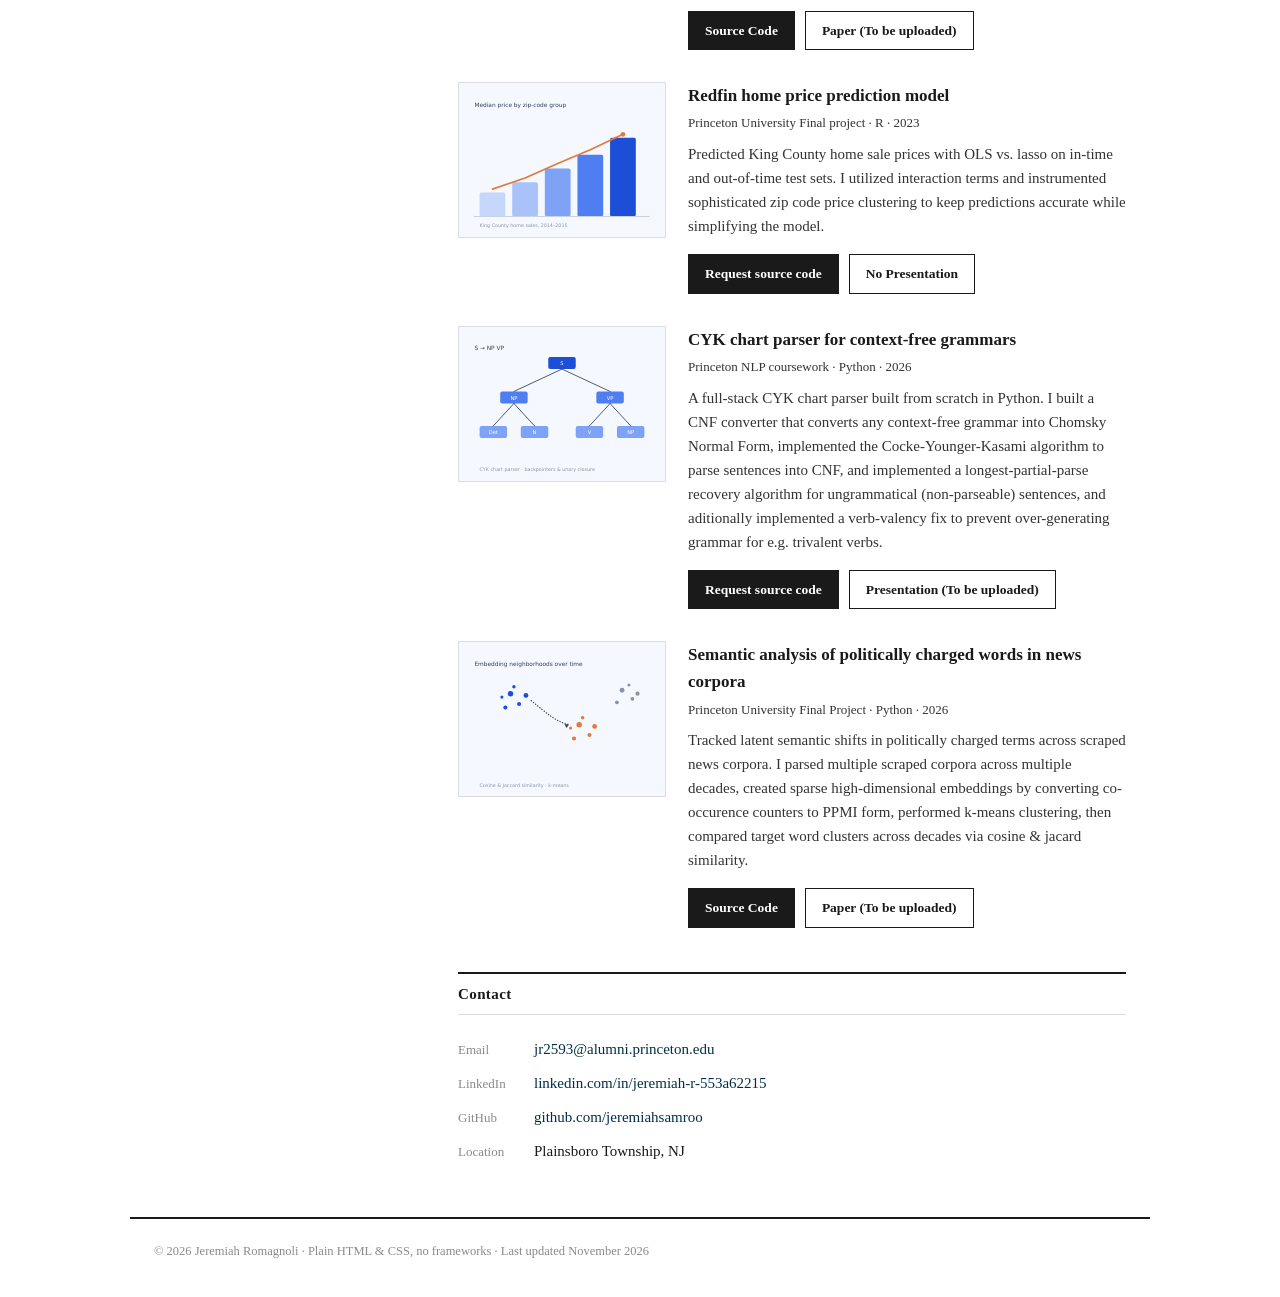
==== commit 587b1973: "Update index.html" ====
--- a/index.html
+++ b/index.html
@@ -90,7 +90,7 @@
       <article class="project-card">
         <a class="thumb" href="projects/congestion-pricing.html"><img src="assets/congestion-pricing.png" alt="Chart preview for the congestion pricing project"></a>
         <div>
-          <h3><a href="projects/congestion-pricing.html">A Causal Inference Analysis of NYC's 2025 Congestion Pricing Policy</a><span class="tag">In progress</span></h3>
+          <h3><a href="projects/congestion-pricing.html">A Causal Inference Analysis of NYC's 2025 Congestion Pricing Policy</a></h3>
           <p class="meta">Independent project &middot; Causal inference &middot; synthetic control &middot; 2026</p>
           <p>Estimating the causal effect of Manhattan&rsquo;s 2025 congestion pricing policy on tunnel 
           & bridge traffic using ridge-augmented synthetic control on Metropolitan Transit Authority (MTA) and Port Authority of New York and New Jersey (PANYNJ) open crossing data.</p>
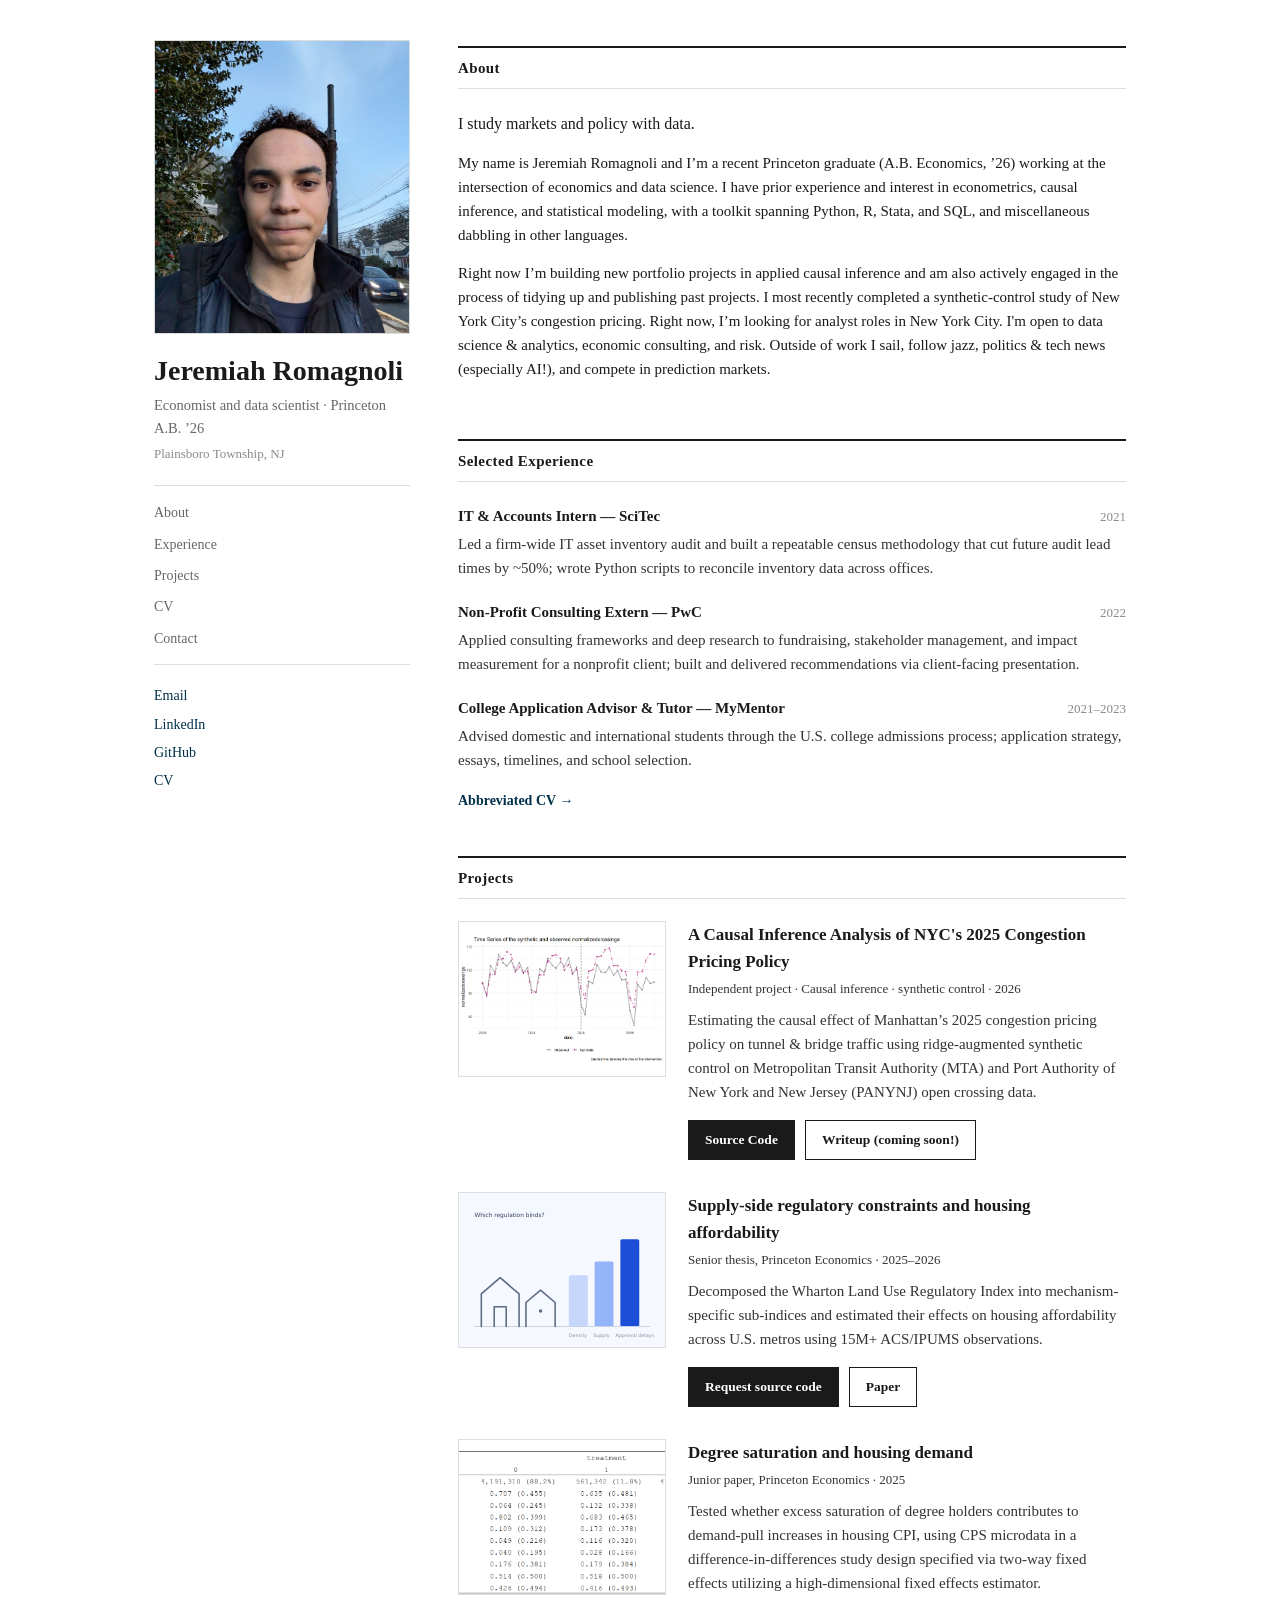
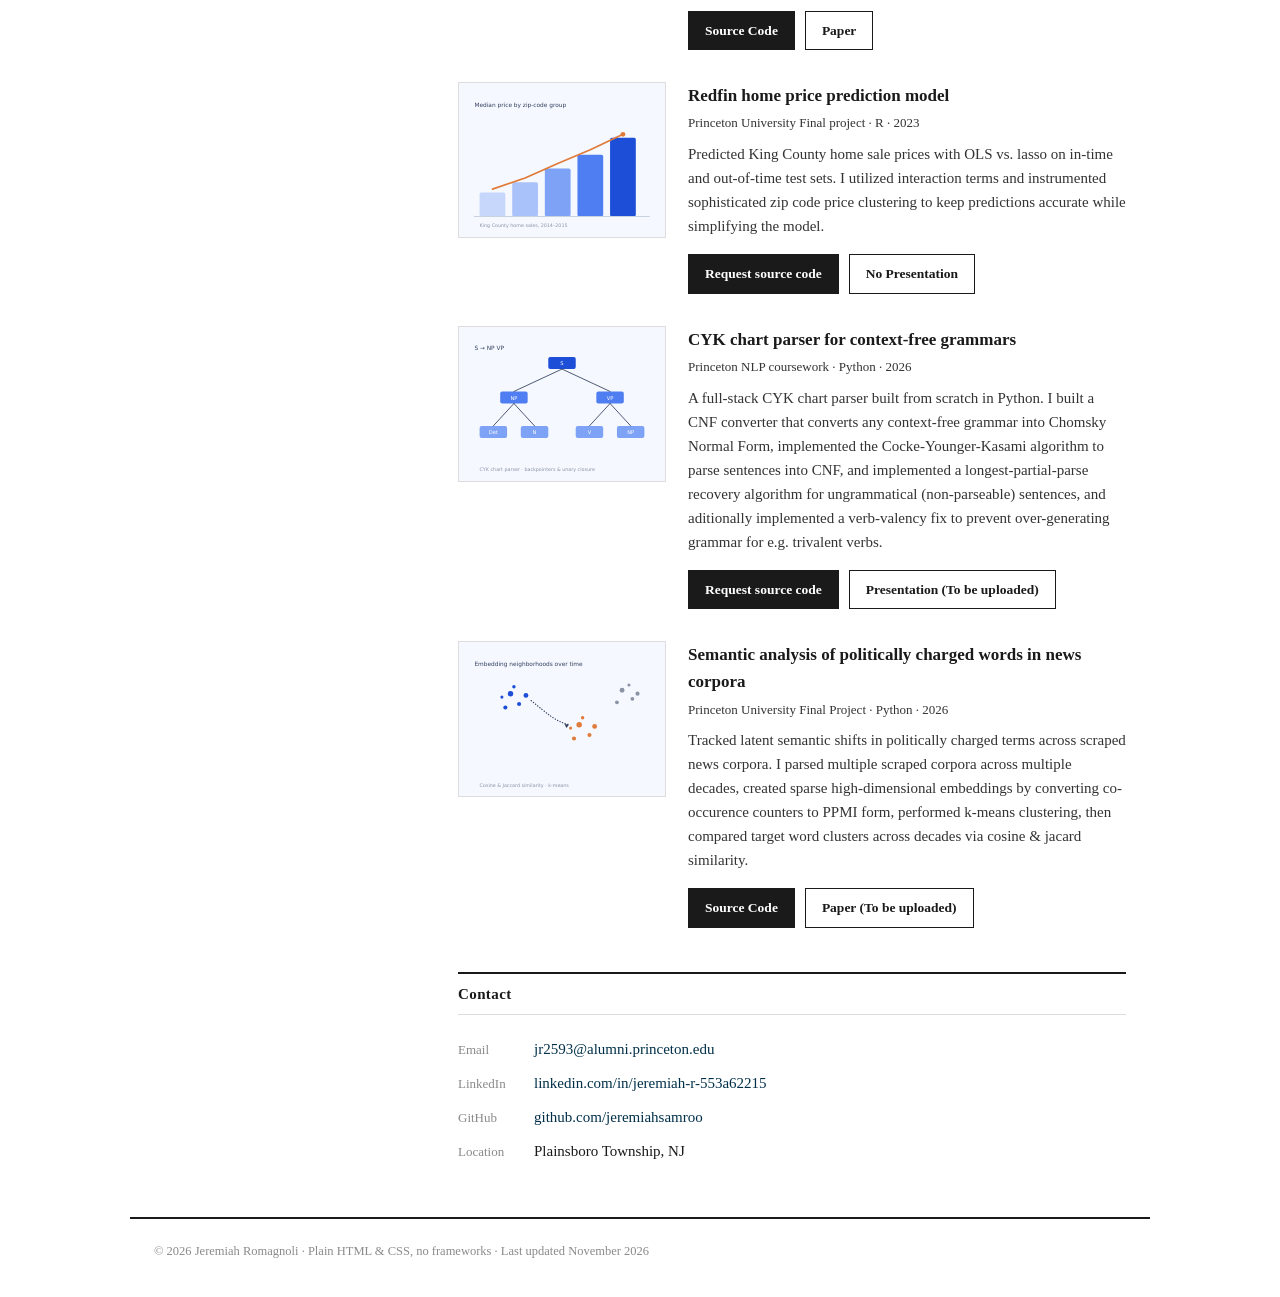
==== commit 62931cca: "Update index.html" ====
--- a/index.html
+++ b/index.html
@@ -122,7 +122,7 @@
           <p>Tested whether excess saturation of degree holders contributes to demand-pull increases in housing CPI, using CPS microdata in a difference-in-differences study design specified via two-way fixed effects utilizing a high-dimensional fixed effects estimator.</p>
           <div class="card-buttons">
             <a class="btn btn-solid" href="https://github.com/jeremiahsamroo/junior-paper-files/releases/tag/Dataset">Source Code</a>
-            <a class="btn" href="projects/degree-saturation.html">Paper (To be uploaded)</a>
+            <a class="btn" href="attachments/junior-paper.pdf">Paper</a>
           </div>
         </div>
       </article>
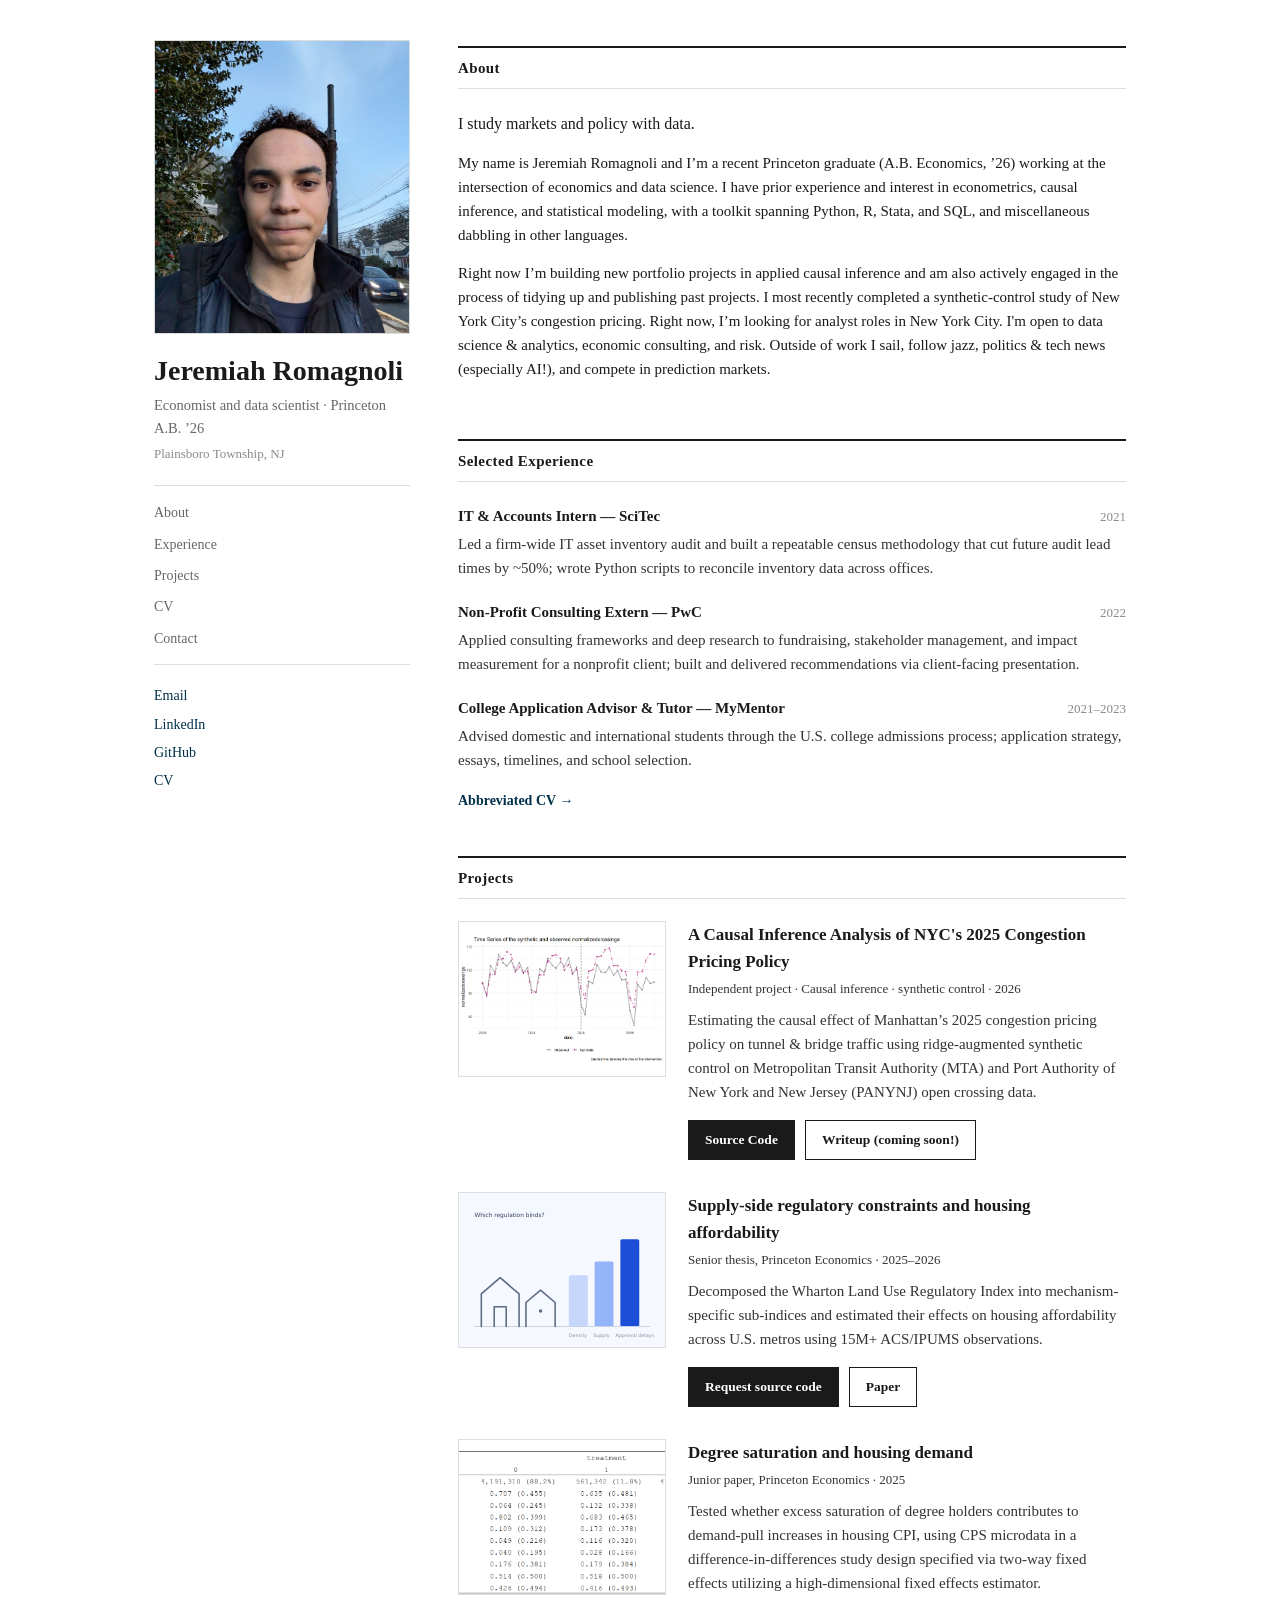
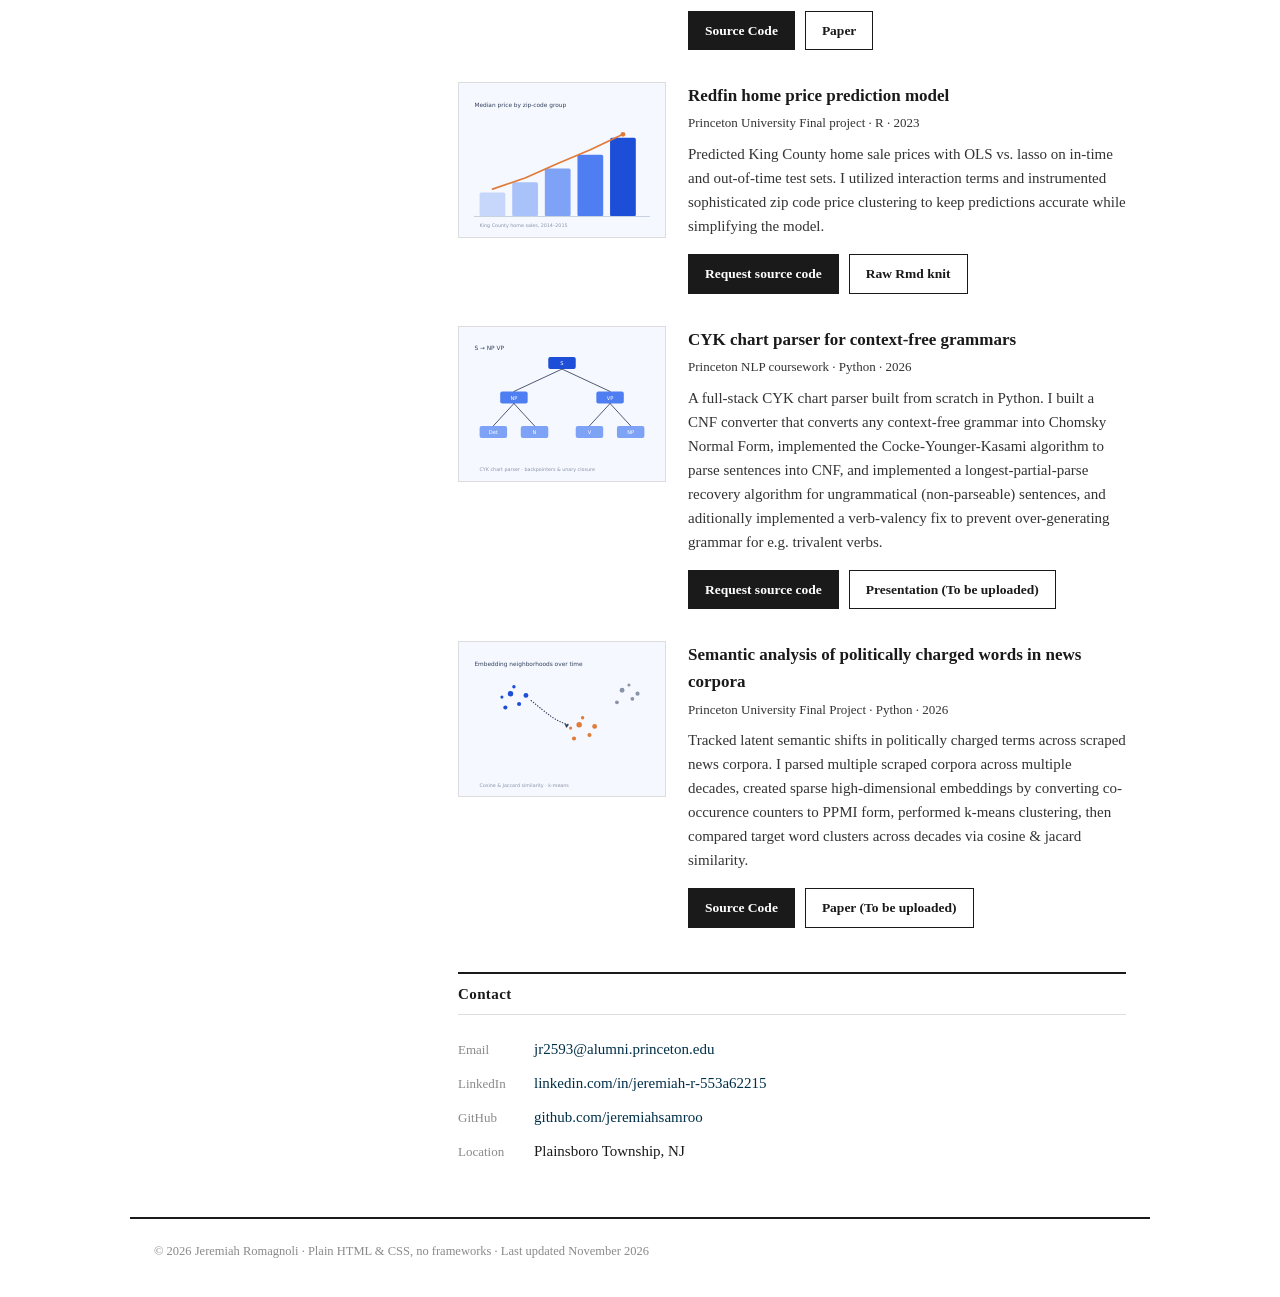
==== commit 08645731: "Update index.html" ====
--- a/index.html
+++ b/index.html
@@ -135,7 +135,7 @@
           <p>Predicted King County home sale prices with OLS vs. lasso on in-time and out-of-time test sets. I utilized interaction terms and instrumented sophisticated zip code price clustering to keep predictions accurate while simplifying the model.</p>
           <div class="card-buttons">
             <a class="btn btn-solid" href="mailto:jr2593@alumni.princeton.edu?subject=Source%20code%20request%3A%20Redfin%20home%20price%20model">Request source code</a>
-            <a class="btn" >No Presentation</a>
+            <a class="btn" href="attachments/proj3pub_fixed.rmd">Raw Rmd knit</a>
           </div>
         </div>
       </article>
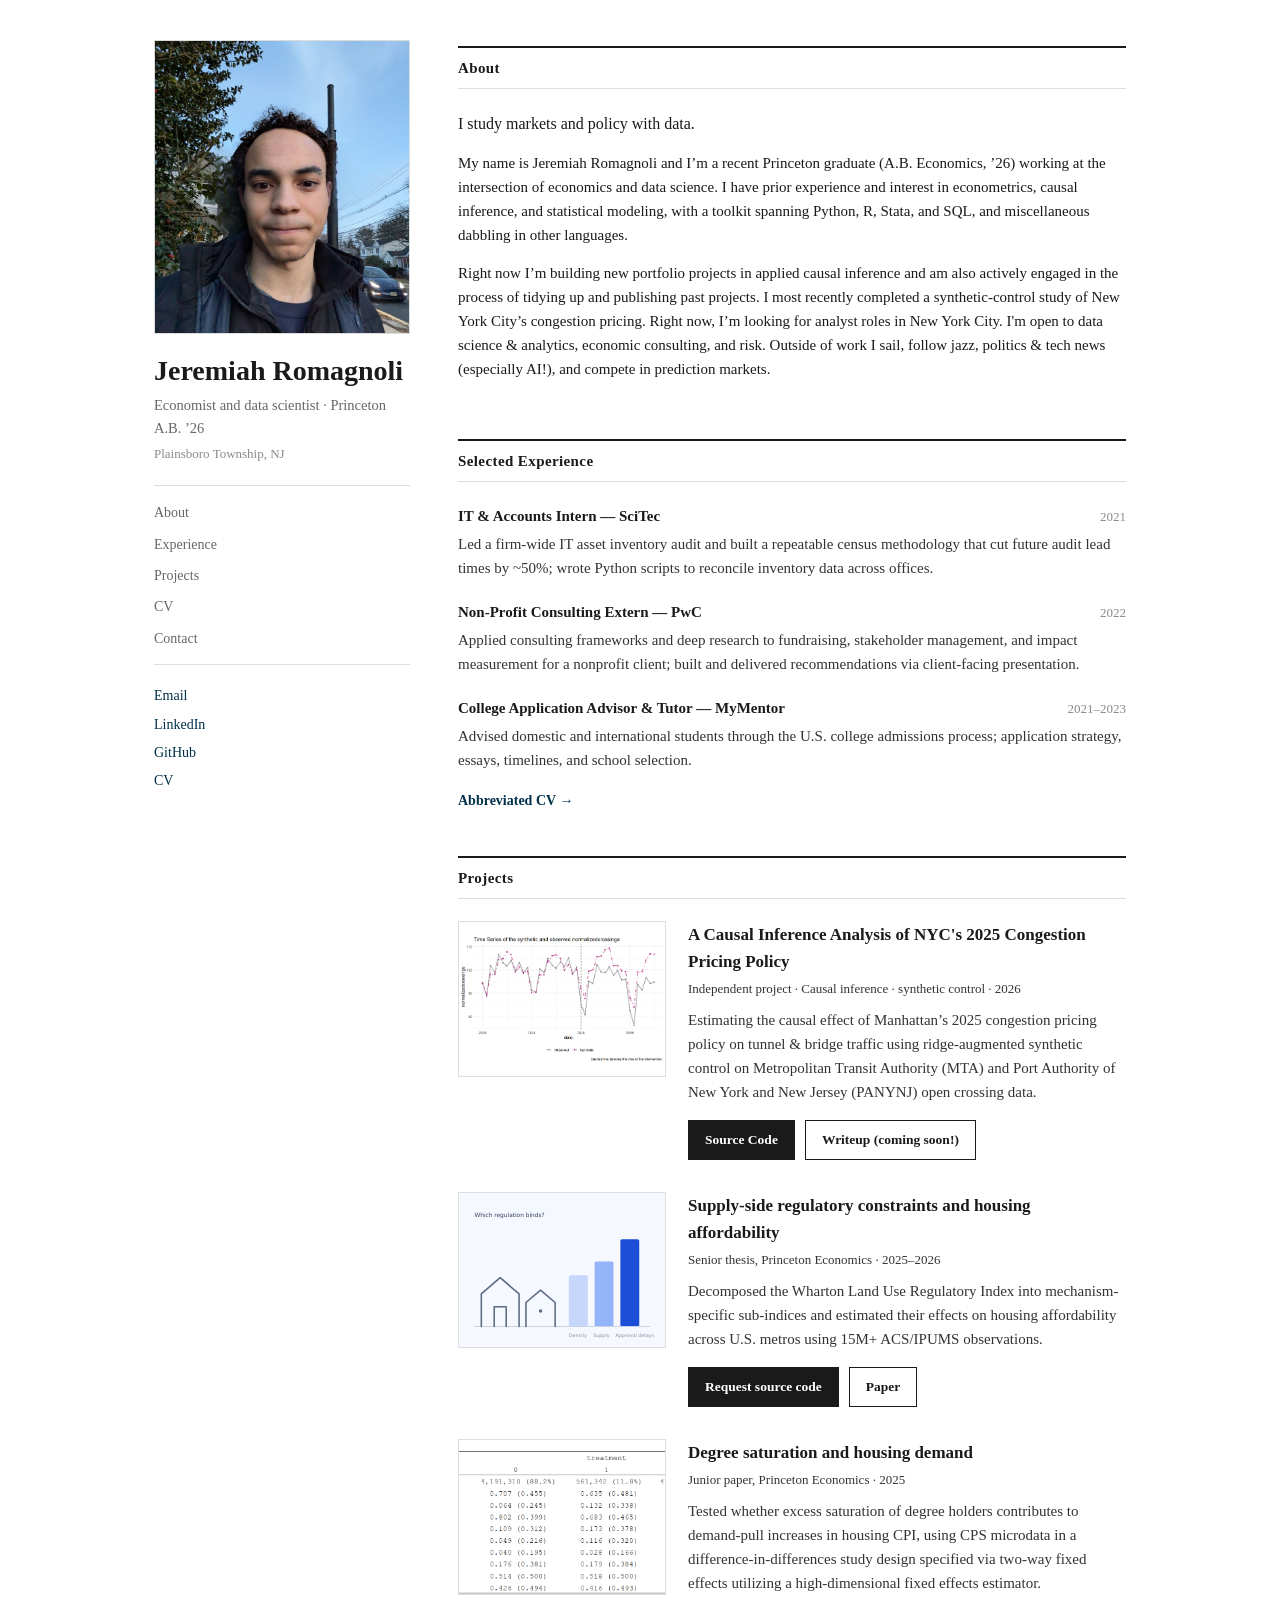
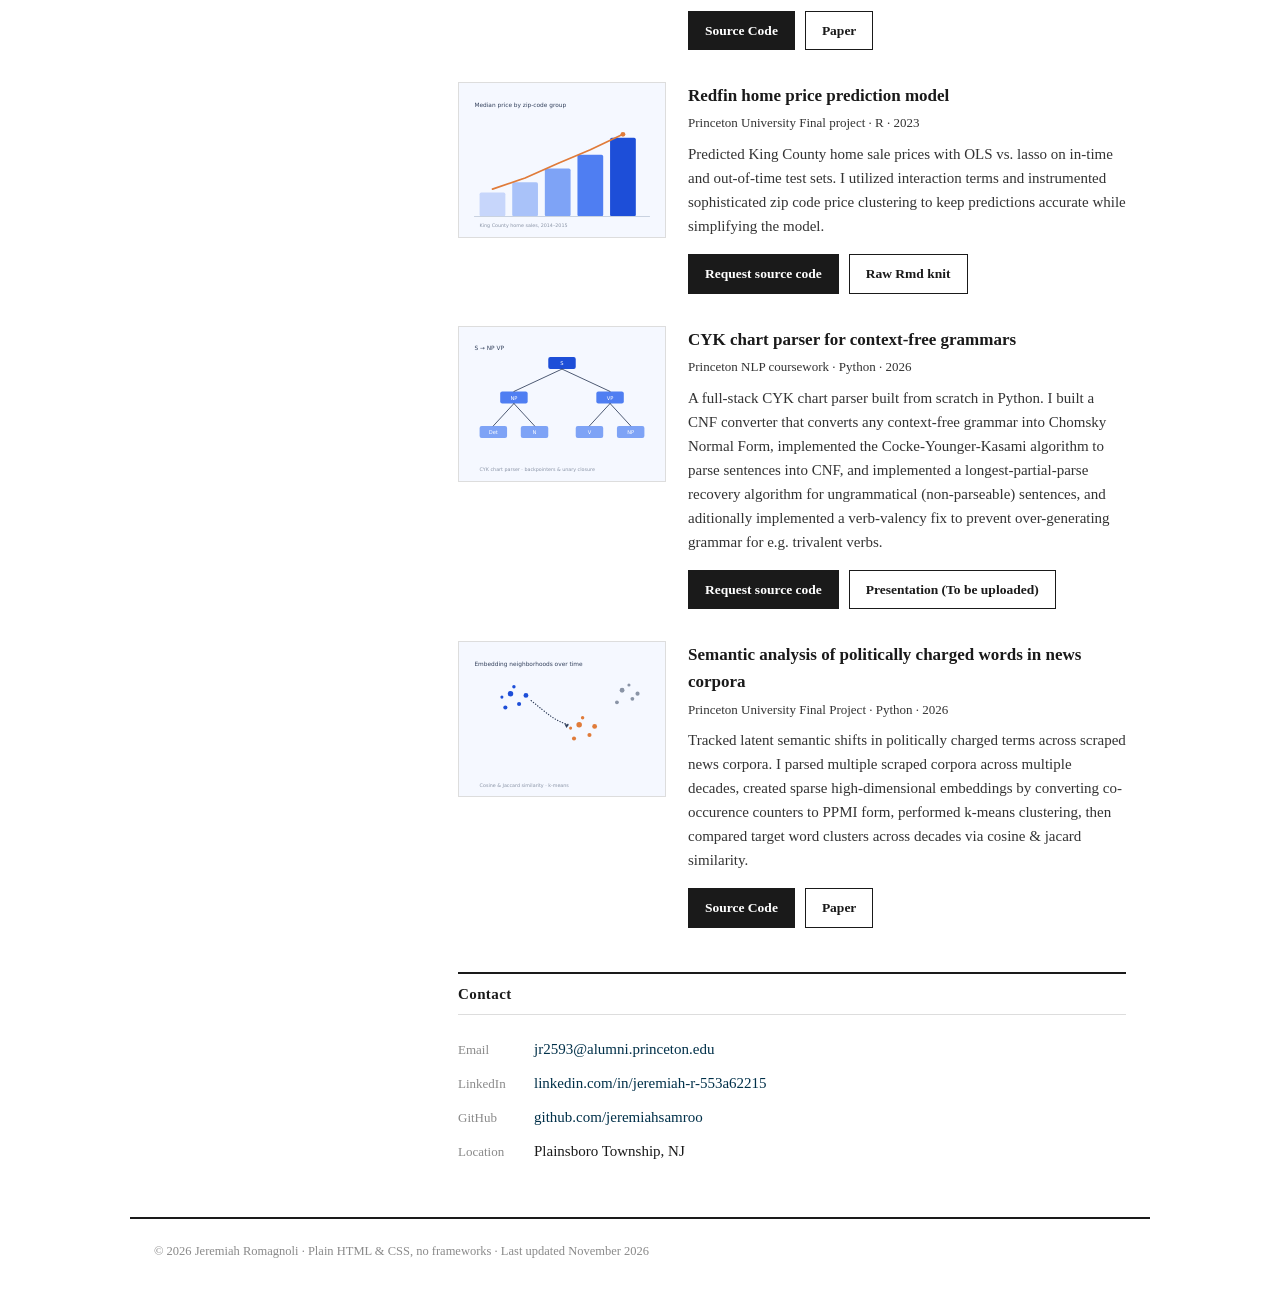
==== commit 92de71af: "Update index.html" ====
--- a/index.html
+++ b/index.html
@@ -135,7 +135,7 @@
           <p>Predicted King County home sale prices with OLS vs. lasso on in-time and out-of-time test sets. I utilized interaction terms and instrumented sophisticated zip code price clustering to keep predictions accurate while simplifying the model.</p>
           <div class="card-buttons">
             <a class="btn btn-solid" href="mailto:jr2593@alumni.princeton.edu?subject=Source%20code%20request%3A%20Redfin%20home%20price%20model">Request source code</a>
-            <a class="btn" href="attachments/proj3pub_fixed.rmd">Raw Rmd knit</a>
+            <a class="btn" href="attachments/proj3pub_fixed.pdf">Raw Rmd knit</a>
           </div>
         </div>
       </article>
@@ -161,7 +161,7 @@
           <p>Tracked latent semantic shifts in politically charged terms across scraped news corpora. I parsed multiple scraped corpora across multiple decades, created sparse high-dimensional embeddings by converting co-occurence counters to PPMI form, performed k-means clustering, then compared target word clusters across decades via cosine & jacard similarity.</p>
           <div class="card-buttons">
             <a class="btn btn-solid" href="https://github.com/jeremiahsamroo/semantic-analysis/tree/main">Source Code</a>
-            <a class="btn" href="projects/semantic-analysis.html">Paper (To be uploaded)</a>
+            <a class="btn" href="attachments/nlp-paper.pdf">Paper</a>
           </div>
         </div>
       </article>
